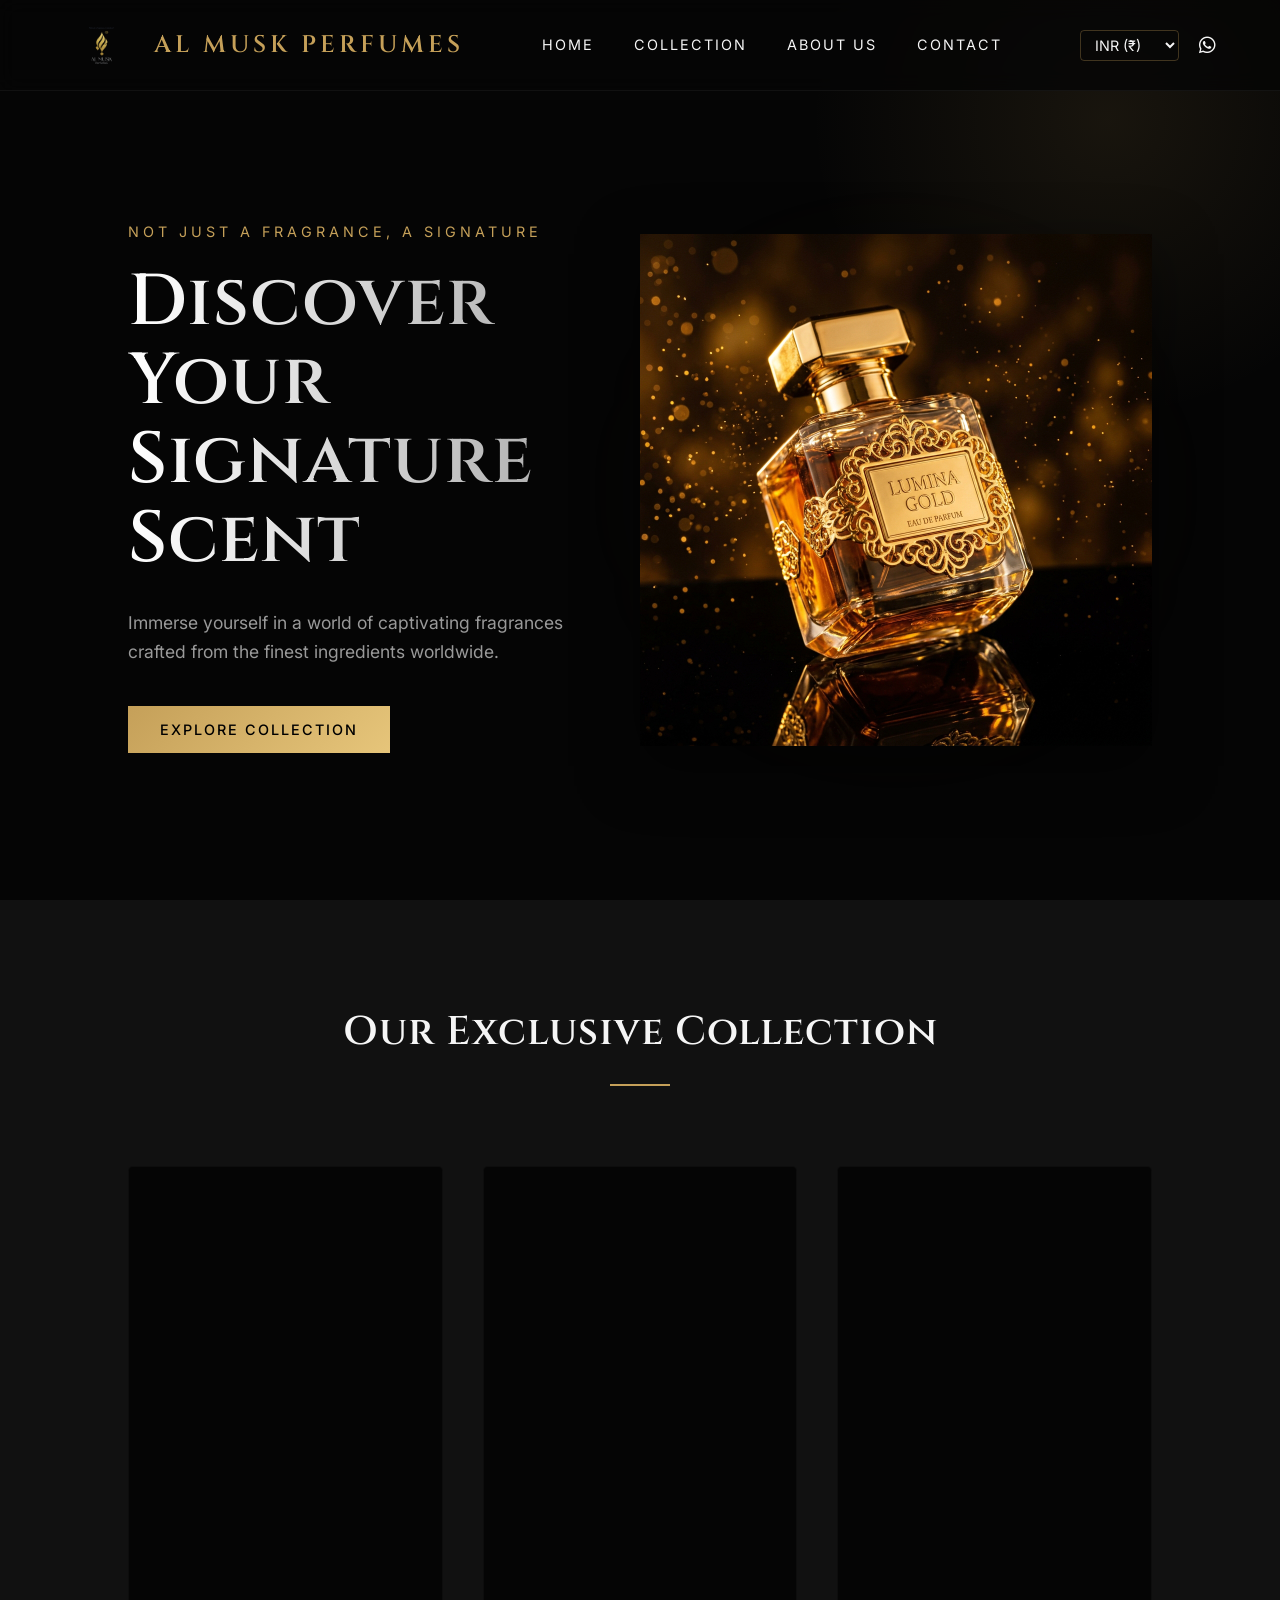
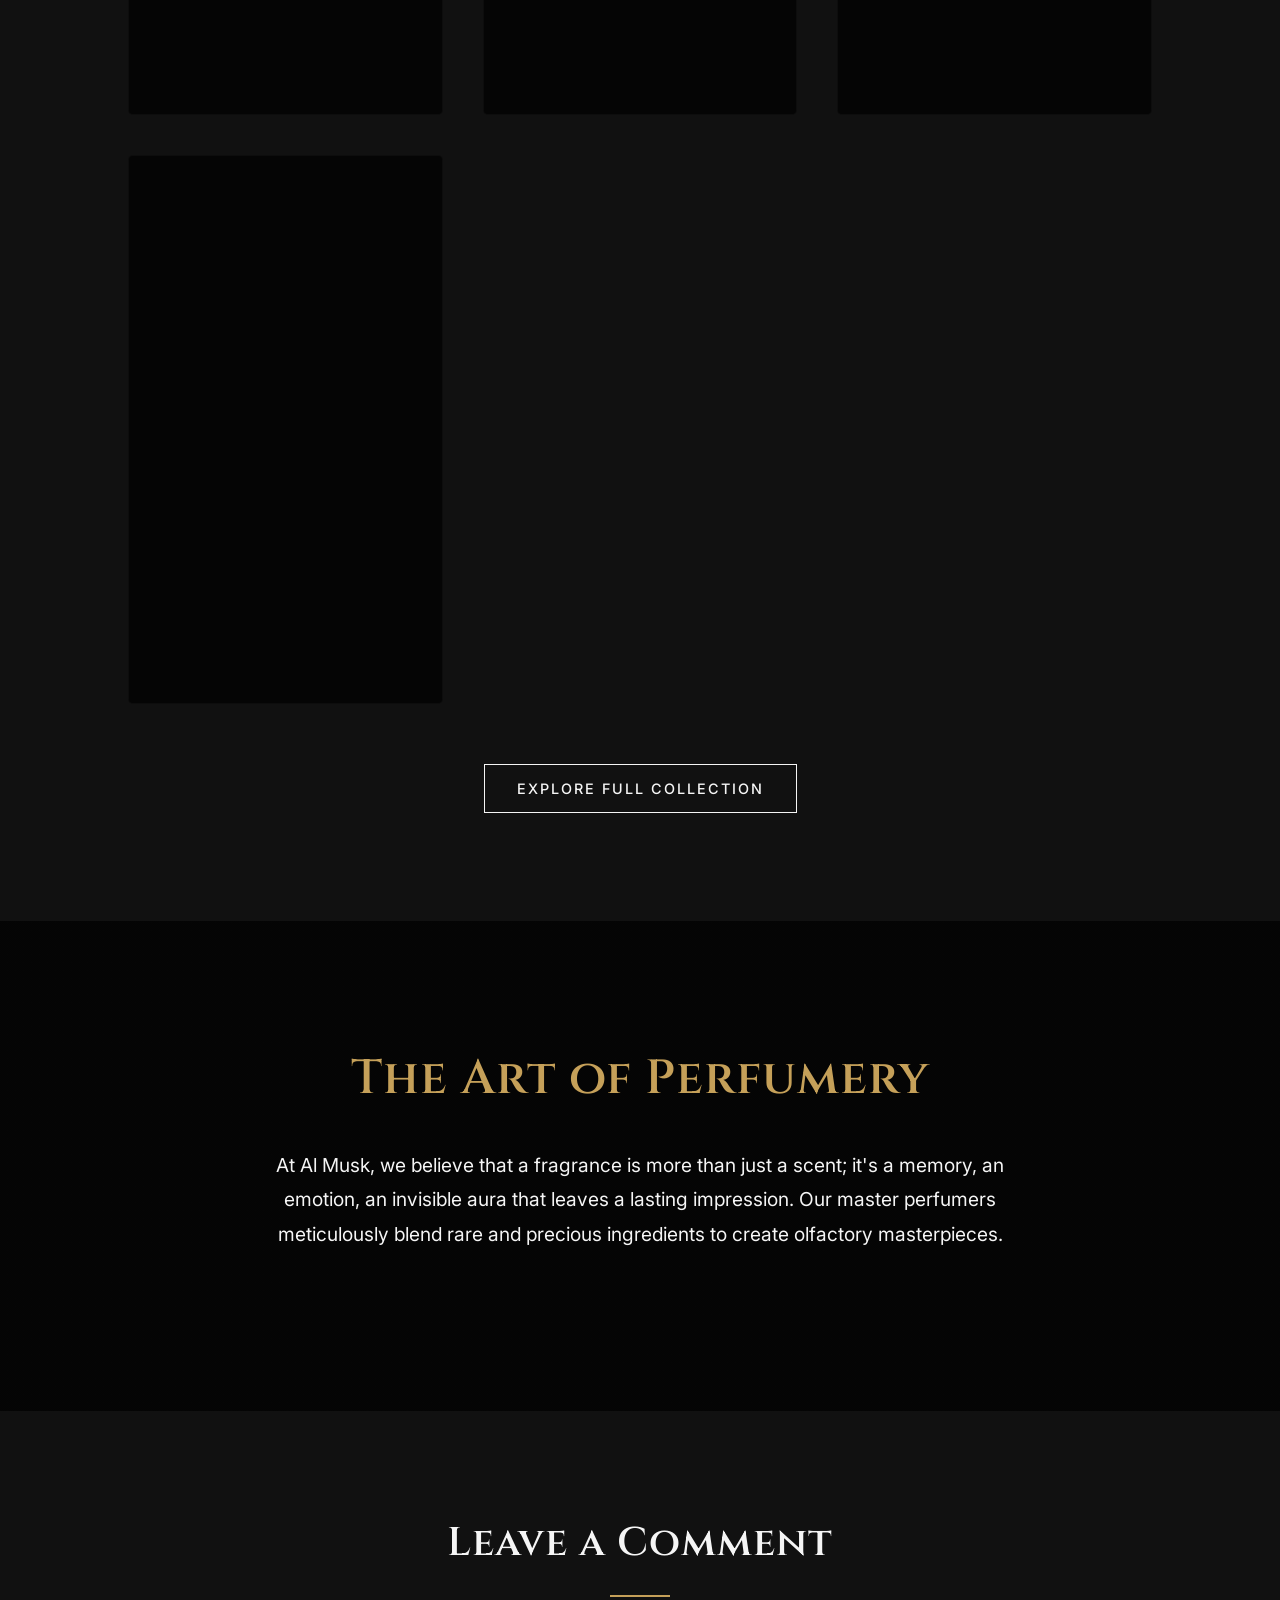
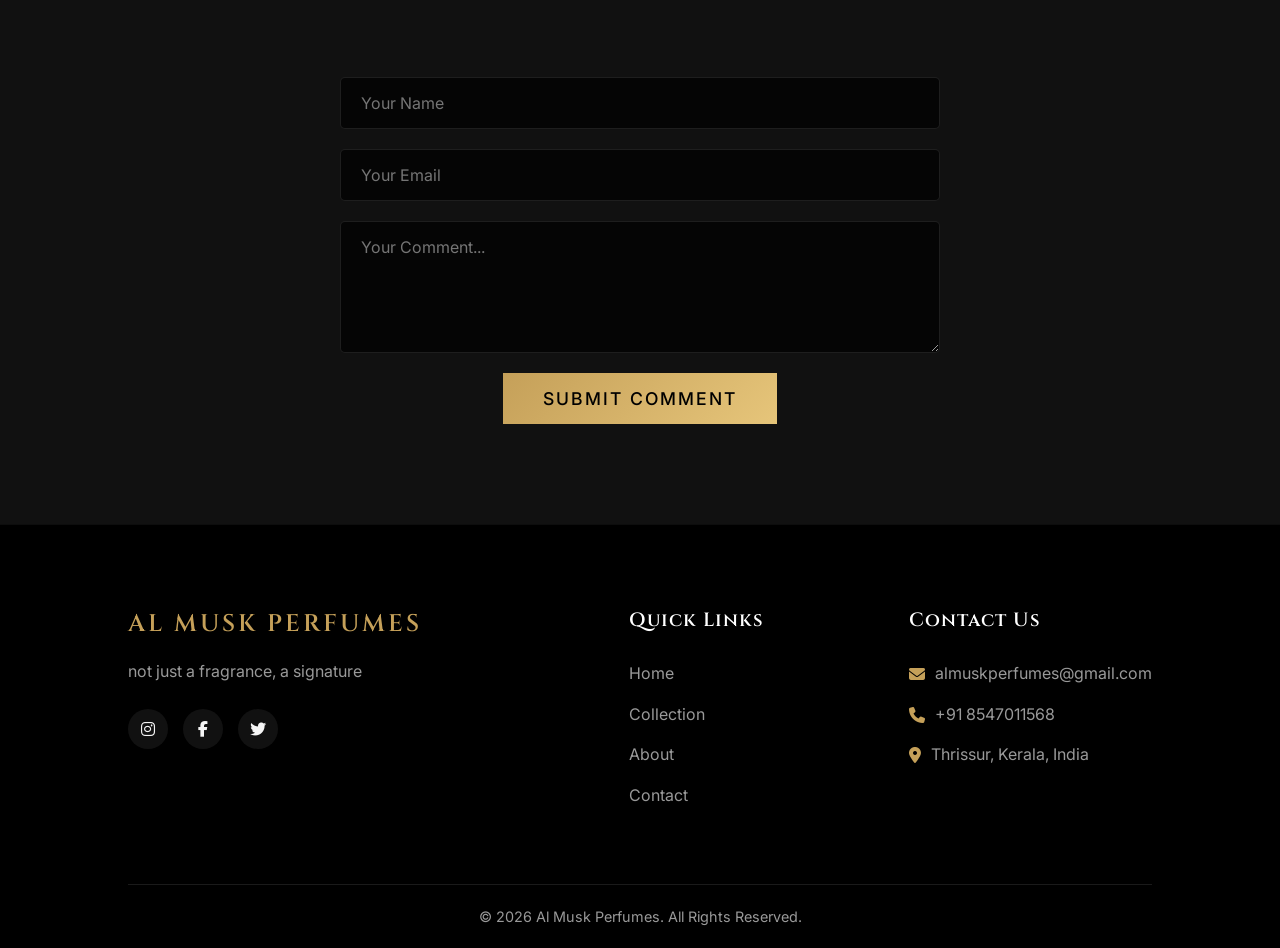
==== index.html @ db3081cb "updated" ====
<!DOCTYPE html>
<html lang="en">

<head>
    <meta charset="UTF-8">
    <meta name="viewport" content="width=device-width, initial-scale=1.0">
    <title>Al Musk Perfumes | not just a fragrance, a signature</title>
    <meta name="description"
        content="Discover the essence of luxury with Al Musk Perfumes. Explore our exclusive collection of premium fragrances.">
    <link rel="stylesheet" href="style.css">
    <link rel="preconnect" href="https://fonts.googleapis.com">
    <link rel="preconnect" href="https://fonts.gstatic.com" crossorigin>
    <link
        href="https://fonts.googleapis.com/css2?family=Cinzel:wght@400;600;700&family=Inter:wght@300;400;500&display=swap"
        rel="stylesheet">
    <link rel="stylesheet" href="https://cdnjs.cloudflare.com/ajax/libs/font-awesome/6.4.0/css/all.min.css">
</head>

<body>
    <!-- Preloader -->
    <div id="preloader">
        <div class="loader-content">
            <img src="assets/almusklogo.png" alt="Al Musk Logo" class="loader-logo">
            <div class="loader-bar"></div>
        </div>
    </div>
    <header class="navbar">
        <div class="logo">
            <img src="assets/almusklogo.png" alt="Al Musk Perfumes Logo" class="nav-logo">
            <h1>AL MUSK PERFUMES</h1>
        </div>
        <nav>
            <ul class="nav-links">
                <li><a href="#home">Home</a></li>
                <li><a href="#collection">Collection</a></li>
                <li><a href="#about">About Us</a></li>
                <li><a href="#contact">Contact</a></li>
            </ul>
        </nav>
        <div class="nav-icons">
            <select id="currency-selector" class="currency-selector">
                <option value="INR">INR (₹)</option>
                <option value="USD">USD ($)</option>
                <option value="AED">AED (د.إ)</option>
                <option value="EUR">EUR (€)</option>
            </select>
            <a href="https://wa.me/8547011568" target="_blank" class="whatsapp-nav-icon" title="Chat on WhatsApp"><i
                    class="fa-brands fa-whatsapp"></i></a>
            <div class="hamburger">
                <div class="line"></div>
                <div class="line"></div>
                <div class="line"></div>
            </div>
        </div>
    </header>

    <main>
        <section id="home" class="hero">
            <div class="hero-content">
                <span class="subtitle">not just a fragrance, a signature</span>
                <h2>Discover Your Signature Scent</h2>
                <p>Immerse yourself in a world of captivating fragrances crafted from the finest ingredients worldwide.
                </p>
                <a href="#collection" class="btn primary-btn">Explore Collection</a>
            </div>
            <div class="hero-image">
                <img src="assets/hero_perfume.png" alt="Luxury Perfume Bottle">
                <div class="glow-effect"></div>
            </div>
        </section>

        <section id="collection" class="products">
            <div class="section-header">
                <h2>Our Exclusive Collection</h2>
                <div class="divider"></div>
            </div>

            <div id="product-grid" class="product-grid" data-limit="4">
                <!-- Products will be dynamically loaded here from data.json -->
            </div>

            <div style="text-align: center; margin-top: 60px;">
                <a href="products.html" class="btn outline-btn">Explore Full Collection</a>
            </div>
        </section>

        <section id="about" class="about">
            <div class="about-content">
                <h2>The Art of Perfumery</h2>
                <p>At Al Musk, we believe that a fragrance is more than just a scent; it's a memory, an emotion, an
                    invisible aura that leaves a lasting impression. Our master perfumers meticulously blend rare and
                    precious ingredients to create olfactory masterpieces.</p>
            </div>
        </section>

        <section id="feedback" class="feedback">
            <div class="feedback-content">
                <div class="section-header">
                    <h2>Leave a Comment</h2>
                    <div class="divider"></div>
                </div>
                <form id="feedback-form" action="https://formspree.io/f/xkoyqqbz" method="POST" class="comment-form">
                    <input type="text" name="name" placeholder="Your Name" required>
                    <input type="email" name="email" placeholder="Your Email" required>
                    <textarea name="message" placeholder="Your Comment..." rows="5" required></textarea>
                    <button type="submit" id="feedback-submit-btn" class="btn primary-btn">Submit Comment</button>
                </form>
            </div>
        </section>

        <!-- Product Modal -->
        <div class="modal" id="productModal">
            <div class="modal-content">
                <span class="close-modal">&times;</span>
                <div class="modal-body">
                    <div class="modal-image">
                        <img src="" alt="Product Image" id="modalImg">
                    </div>
                    <div class="modal-details">
                        <h2 id="modalTitle">Product Title</h2>
                        <p class="notes" id="modalNotes">Notes</p>
                        <p class="price" id="modalPrice">$0.00</p>
                        <div class="divider" style="margin: 15px 0; width: 40px;"></div>
                        <p class="description" id="modalDesc">Description goes here.</p>
                        <a href="#" id="modalOrderBtn" target="_blank" class="btn primary-btn whatsapp-btn"><i
                                class="fa-brands fa-whatsapp"></i> Order Now</a>
                    </div>
                </div>
            </div>
        </div>
    </main>

    <footer id="contact">
        <div class="footer-content">
            <div class="footer-brand">
                <h2>AL MUSK PERFUMES</h2>
                <p>not just a fragrance, a signature</p>
                <div class="social-links">
                    <a href="#"><i class="fa-brands fa-instagram"></i></a>
                    <a href="#"><i class="fa-brands fa-facebook-f"></i></a>
                    <a href="#"><i class="fa-brands fa-twitter"></i></a>
                </div>
            </div>
            <div class="footer-links">
                <h3>Quick Links</h3>
                <ul>
                    <li><a href="#home">Home</a></li>
                    <li><a href="#collection">Collection</a></li>
                    <li><a href="#about">About</a></li>
                    <li><a href="#contact">Contact</a></li>
                </ul>
            </div>
            <div class="footer-contact">
                <h3>Contact Us</h3>
                <p><i class="fa-solid fa-envelope"></i> almuskperfumes@gmail.com</p>
                <p><i class="fa-solid fa-phone"></i> +91 8547011568</p>
                <p><i class="fa-solid fa-location-dot"></i> Thrissur, Kerala, India</p>
            </div>
        </div>
        <div class="footer-bottom">
            <p>&copy; 2026 Al Musk Perfumes. All Rights Reserved.</p>
        </div>
    </footer>

    <script src="script.js"></script>
</body>

</html>
---- style.css ----
:root {
    --bg-color: #050505;
    --surface-color: #111111;
    --primary-gold: #c5a059;
    --secondary-gold: #e6c57a;
    --text-main: #f5f5f5;
    --text-muted: #999999;
    --font-heading: 'Cinzel', serif;
    --font-body: 'Inter', sans-serif;
    --transition: all 0.3s cubic-bezier(0.25, 0.46, 0.45, 0.94);
}

* {
    margin: 0;
    padding: 0;
    box-sizing: border-box;
}

html {
    scroll-behavior: smooth;
}

body {
    background-color: var(--bg-color);
    color: var(--text-main);
    font-family: var(--font-body);
    line-height: 1.6;
    overflow-x: hidden;
}

/* Typography */
h1, h2, h3, h4, h5, h6 {
    font-family: var(--font-heading);
    font-weight: 600;
    letter-spacing: 1px;
}

a {
    text-decoration: none;
    color: var(--text-main);
    transition: var(--transition);
}

ul {
    list-style: none;
}

/* Buttons */
.btn {
    display: inline-block;
    padding: 12px 32px;
    font-family: var(--font-body);
    font-size: 0.9rem;
    font-weight: 500;
    text-transform: uppercase;
    letter-spacing: 2px;
    cursor: pointer;
    transition: var(--transition);
    border: none;
    position: relative;
    overflow: hidden;
}

.primary-btn {
    background: linear-gradient(135deg, var(--primary-gold), var(--secondary-gold));
    color: #000;
}

.primary-btn:hover {
    transform: translateY(-3px);
    box-shadow: 0 10px 20px rgba(197, 160, 89, 0.2);
}

.secondary-btn {
    background: transparent;
    color: var(--primary-gold);
    border: 1px solid var(--primary-gold);
}

.secondary-btn:hover {
    background: var(--primary-gold);
    color: #000;
}

.outline-btn {
    background: transparent;
    color: var(--text-main);
    border: 1px solid var(--text-main);
}

.outline-btn:hover {
    border-color: var(--primary-gold);
    color: var(--primary-gold);
}

/* Navbar */
.navbar {
    position: fixed;
    top: 0;
    width: 100%;
    display: flex;
    justify-content: space-between;
    align-items: center;
    padding: 20px 5%;
    z-index: 1000;
    transition: var(--transition);
    background: rgba(5, 5, 5, 0.8);
    backdrop-filter: blur(10px);
    border-bottom: 1px solid rgba(255, 255, 255, 0.05);
}

.navbar.scrolled {
    padding: 15px 5%;
    background: rgba(5, 5, 5, 0.95);
    box-shadow: 0 5px 20px rgba(0, 0, 0, 0.5);
}

.logo {
    display: flex;
    align-items: center;
    gap: 15px; /* Space between image and text */
}

.logo h1 {
    font-size: 1.5rem; /* Slightly smaller to match the 50px image height nicely */
    color: var(--primary-gold);
    letter-spacing: 4px;
    margin: 0;
}

.nav-logo {
    max-height: 50px; /* Adjust height to fit the navbar nicely */
    width: auto;
    object-fit: contain;
}

.nav-links {
    display: flex;
    gap: 40px;
}

.nav-links a {
    font-size: 0.9rem;
    text-transform: uppercase;
    letter-spacing: 2px;
    position: relative;
}

.nav-links a::after {
    content: '';
    position: absolute;
    bottom: -5px;
    left: 0;
    width: 0;
    height: 1px;
    background: var(--primary-gold);
    transition: var(--transition);
}

.nav-links a:hover::after {
    width: 100%;
}

.nav-links a:hover {
    color: var(--primary-gold);
}

.currency-selector {
    background: transparent;
    color: var(--text-main);
    border: 1px solid rgba(197, 160, 89, 0.3);
    padding: 5px 10px;
    border-radius: 4px;
    font-family: var(--font-body);
    font-size: 0.9rem;
    cursor: pointer;
    outline: none;
    transition: var(--transition);
}

.currency-selector:hover, .currency-selector:focus {
    border-color: var(--primary-gold);
}

.currency-selector option {
    background: #050505; /* Match theme background */
    color: var(--text-main);
}

.nav-icons {
    display: flex;
    gap: 20px;
    align-items: center;
    font-size: 1.2rem;
}

.nav-icons i {
    cursor: pointer;
    transition: var(--transition);
}

.nav-icons a {
    color: var(--text-main);
}

.nav-icons i:hover,
.nav-icons a:hover i {
    color: #25D366; /* WhatsApp green */
}

.hamburger {
    display: none;
    flex-direction: column;
    gap: 5px;
    cursor: pointer;
}

.hamburger .line {
    width: 25px;
    height: 2px;
    background: var(--text-main);
    transition: var(--transition);
}

/* Hero Section */
.hero {
    min-height: 100vh;
    display: flex;
    align-items: center;
    justify-content: space-between;
    padding: 0 10%;
    padding-top: 80px;
    position: relative;
    overflow: hidden;
}

.hero::before {
    content: '';
    position: absolute;
    top: -20%;
    right: -10%;
    width: 600px;
    height: 600px;
    background: radial-gradient(circle, rgba(197, 160, 89, 0.1) 0%, rgba(5, 5, 5, 0) 70%);
    border-radius: 50%;
    z-index: -1;
}

.hero-content {
    flex: 1;
    max-width: 600px;
    animation: fadeUp 1s ease forwards;
}

.hero-content .subtitle {
    display: block;
    color: var(--primary-gold);
    text-transform: uppercase;
    letter-spacing: 4px;
    margin-bottom: 20px;
    font-size: 0.9rem;
}

.hero-content h2 {
    font-size: 4.5rem;
    line-height: 1.1;
    margin-bottom: 30px;
    background: linear-gradient(to right, #fff, #a0a0a0);
    -webkit-background-clip: text;
    background-clip: text;
    -webkit-text-fill-color: transparent;
}

.hero-content p {
    color: var(--text-muted);
    font-size: 1.1rem;
    margin-bottom: 40px;
    max-width: 450px;
}

.hero-image {
    flex: 1;
    display: flex;
    justify-content: center;
    align-items: center;
    position: relative;
    animation: float 6s ease-in-out infinite;
}

.hero-image img {
    max-width: 100%;
    height: auto;
    object-fit: contain;
    max-height: 80vh;
    filter: drop-shadow(0 20px 30px rgba(0, 0, 0, 0.5));
}

.glow-effect {
    position: absolute;
    width: 300px;
    height: 300px;
    background: rgba(197, 160, 89, 0.15);
    filter: blur(80px);
    border-radius: 50%;
    z-index: -1;
}

/* Products Section */
.products {
    padding: 100px 10%;
    background-color: var(--surface-color);
}

.section-header {
    text-align: center;
    margin-bottom: 80px;
}

.section-header h2 {
    font-size: 2.5rem;
    margin-bottom: 20px;
}

.divider {
    width: 60px;
    height: 2px;
    background: var(--primary-gold);
    margin: 0 auto;
}

.product-grid {
    display: grid;
    grid-template-columns: repeat(auto-fit, minmax(300px, 1fr));
    gap: 40px;
}

.product-card {
    background: var(--bg-color);
    padding: 30px;
    border-radius: 5px;
    transition: var(--transition);
    border: 1px solid rgba(255, 255, 255, 0.03);
    position: relative;
}

.product-card:hover {
    transform: translateY(-10px);
    border-color: rgba(197, 160, 89, 0.3);
    box-shadow: 0 20px 40px rgba(0, 0, 0, 0.4);
}

.product-img-wrapper {
    position: relative;
    width: 100%;
    height: 350px;
    display: flex;
    justify-content: center;
    align-items: center;
    margin-bottom: 20px;
    overflow: hidden;
}

.product-img-wrapper img {
    max-width: 100%;
    max-height: 100%;
    object-fit: contain;
    transition: transform 0.5s ease;
}

.product-card:hover .product-img-wrapper img {
    transform: scale(1.05);
}

.overlay {
    position: absolute;
    top: 0;
    left: 0;
    width: 100%;
    height: 100%;
    background: rgba(0, 0, 0, 0.6);
    display: flex;
    justify-content: center;
    align-items: center;
    opacity: 0;
    transition: var(--transition);
}

.product-card:hover .overlay {
    opacity: 1;
}

.product-info {
    text-align: center;
}

.product-info h3 {
    font-size: 1.5rem;
    margin-bottom: 10px;
}

.product-info .notes {
    color: var(--text-muted);
    font-size: 0.9rem;
    margin-bottom: 15px;
}

.product-info .price {
    color: var(--primary-gold);
    font-weight: 600;
    font-size: 1.2rem;
    font-family: var(--font-heading);
}

/* About Section */
.about {
    padding: 120px 10%;
    text-align: center;
    background: linear-gradient(rgba(5, 5, 5, 0.9), rgba(5, 5, 5, 0.9)), url('assets/hero_perfume.png') center/cover fixed;
}

.about-content {
    max-width: 800px;
    margin: 0 auto;
}

.about-content h2 {
    font-size: 3rem;
    margin-bottom: 30px;
    color: var(--primary-gold);
}

.about-content p {
    font-size: 1.2rem;
    color: var(--text-main);
    margin-bottom: 40px;
    line-height: 1.8;
}
/* Feedback Section */
.feedback {
    padding: 100px 10%;
    background-color: var(--surface-color);
}

.feedback-content {
    max-width: 600px;
    margin: 0 auto;
    text-align: center;
}

.comment-form {
    display: flex;
    flex-direction: column;
    gap: 20px;
    margin-top: 40px;
}

.comment-form input,
.comment-form textarea {
    width: 100%;
    padding: 15px 20px;
    background-color: var(--bg-color);
    border: 1px solid rgba(255, 255, 255, 0.1);
    border-radius: 5px;
    color: var(--text-main);
    font-family: var(--font-body);
    font-size: 1rem;
    transition: var(--transition);
}

.comment-form input:focus,
.comment-form textarea:focus {
    outline: none;
    border-color: var(--primary-gold);
    box-shadow: 0 0 10px rgba(197, 160, 89, 0.2);
}

.comment-form textarea {
    resize: vertical;
}

.comment-form button {
    align-self: center;
    padding: 15px 40px;
    font-size: 1.1rem;
    cursor: pointer;
}

/* Footer */
footer {
    background-color: #000;
    padding: 80px 10% 20px;
    border-top: 1px solid rgba(255, 255, 255, 0.05);
}

.footer-content {
    display: grid;
    grid-template-columns: 2fr 1fr 1fr;
    gap: 60px;
    margin-bottom: 60px;
}

.footer-brand h2 {
    color: var(--primary-gold);
    letter-spacing: 3px;
    margin-bottom: 15px;
}

.footer-brand p {
    color: var(--text-muted);
    margin-bottom: 25px;
}

.social-links {
    display: flex;
    gap: 15px;
}

.social-links a {
    display: flex;
    justify-content: center;
    align-items: center;
    width: 40px;
    height: 40px;
    border-radius: 50%;
    background: var(--surface-color);
    color: var(--text-main);
}

.social-links a:hover {
    background: var(--primary-gold);
    color: #000;
}

.footer-links h3, .footer-contact h3 {
    font-size: 1.2rem;
    margin-bottom: 25px;
    color: #fff;
}

.footer-links ul li {
    margin-bottom: 15px;
}

.footer-links ul li a {
    color: var(--text-muted);
}

.footer-links ul li a:hover {
    color: var(--primary-gold);
    padding-left: 5px;
}

.footer-contact p {
    color: var(--text-muted);
    margin-bottom: 15px;
    display: flex;
    align-items: center;
    gap: 10px;
}

.footer-contact i {
    color: var(--primary-gold);
}

.footer-bottom {
    text-align: center;
    padding-top: 20px;
    border-top: 1px solid rgba(255, 255, 255, 0.1);
    color: var(--text-muted);
    font-size: 0.9rem;
}

/* Animations */
@keyframes fadeUp {
    from {
        opacity: 0;
        transform: translateY(30px);
    }
    to {
        opacity: 1;
        transform: translateY(0);
    }
}

@keyframes float {
    0% { transform: translateY(0px); }
    50% { transform: translateY(-15px); }
    100% { transform: translateY(0px); }
}

/* Responsive */
@media (max-width: 992px) {
    .nav-links {
        position: fixed;
        top: 0;
        right: -100%;
        width: 100%;
        height: 100vh;
        background: var(--bg-color);
        flex-direction: column;
        justify-content: center;
        align-items: center;
        transition: 0.5s ease;
    }
    
    .nav-links.active {
        right: 0;
    }
    
    .hamburger {
        display: flex;
        z-index: 1001;
    }
    
    .hamburger.active .line:nth-child(1) {
        transform: translateY(7px) rotate(45deg);
    }
    
    .hamburger.active .line:nth-child(2) {
        opacity: 0;
    }
    
    .hamburger.active .line:nth-child(3) {
        transform: translateY(-7px) rotate(-45deg);
    }

    .hero {
        flex-direction: column;
        text-align: center;
        padding-top: 120px;
    }
    
    .hero-content {
        margin-bottom: 50px;
    }
    
    .hero-content h2 {
        font-size: 3.5rem;
    }
    
    .hero-content p {
        margin: 0 auto 40px;
    }
    
    .footer-content {
        grid-template-columns: 1fr 1fr;
    }
}

@media (max-width: 768px) {
    .hero-content h2 {
        font-size: 2.5rem;
    }
    
    .footer-content {
        grid-template-columns: 1fr;
    }
}

/* Preloader Styles */
#preloader {
    position: fixed;
    top: 0;
    left: 0;
    width: 100%;
    height: 100%;
    background-color: var(--bg-color);
    z-index: 9999;
    display: flex;
    justify-content: center;
    align-items: center;
    transition: opacity 0.8s ease, visibility 0.8s ease;
}

.loader-content {
    text-align: center;
}

.loader-logo {
    max-width: 200px;
    height: auto;
    margin-bottom: 30px;
    animation: pulse 2s infinite ease-in-out;
}

.loader-bar {
    width: 0;
    height: 2px;
    background: linear-gradient(90deg, transparent, var(--primary-gold), transparent);
    animation: loadBar 1.5s ease forwards;
}

@keyframes loadBar {
    0% { width: 0; opacity: 0; }
    50% { opacity: 1; }
    100% { width: 200px; opacity: 0; }
}

@keyframes pulse {
    0%, 100% { opacity: 1; transform: scale(1); }
    50% { opacity: 0.6; transform: scale(0.98); }
}

/* 3D Tilt Effect Utilities */
.product-card {
    transform-style: preserve-3d;
    perspective: 1000px;
    /* transition removed on hover to allow JS control */
}

.product-img-wrapper {
    transform: translateZ(30px);
}

.product-info {
    transform: translateZ(20px);
}

/* Dedicated Product Page Styles */
.product-page {
    padding: 150px 10% 100px;
    min-height: 100vh;
}

.product-container {
    display: flex;
    flex-wrap: wrap;
    gap: 60px;
    max-width: 1200px;
    margin: 0 auto;
}

.product-gallery {
    flex: 1;
    min-width: 300px;
    display: flex;
    justify-content: center;
    align-items: center;
    background: radial-gradient(circle, rgba(197, 160, 89, 0.05) 0%, transparent 70%);
    padding: 40px;
    border-radius: 10px;
}

.product-gallery img {
    max-width: 100%;
    max-height: 500px;
    object-fit: contain;
    filter: drop-shadow(0 20px 40px rgba(0,0,0,0.6));
    animation: float 6s ease-in-out infinite;
}

.product-details {
    flex: 1;
    min-width: 300px;
    display: flex;
    flex-direction: column;
    justify-content: center;
}

.product-details h1 {
    font-size: 3rem;
    color: var(--primary-gold);
    margin-bottom: 10px;
}

.product-details .price {
    font-size: 2rem;
    font-family: var(--font-heading);
    color: #fff;
    margin-bottom: 20px;
}

.product-details .description {
    color: var(--text-main);
    line-height: 1.8;
    font-size: 1.1rem;
    margin-bottom: 40px;
}

.scent-pyramid {
    background-color: var(--surface-color);
    padding: 30px;
    border-radius: 8px;
    border: 1px solid rgba(255, 255, 255, 0.05);
    margin-bottom: 40px;
}

.scent-pyramid h3 {
    color: var(--secondary-gold);
    margin-bottom: 20px;
    font-size: 1.3rem;
}

.scent-pyramid ul li {
    margin-bottom: 15px;
    color: var(--text-muted);
}

.scent-pyramid ul li strong {
    color: var(--text-main);
    display: inline-block;
    width: 120px;
}

.product-details .actions {
    display: flex;
    gap: 20px;
    flex-wrap: wrap;
}

.whatsapp-btn {
    background: #25D366; /* WhatsApp brand color */
    color: white;
    display: inline-flex;
    align-items: center;
    justify-content: center;
    gap: 10px;
    font-weight: 600;
}

.whatsapp-btn:hover {
    background: #128C7E;
    color: white;
}

@media (max-width: 768px) {
    .product-page {
        padding-top: 120px;
    }
    .product-details h1 {
        font-size: 2.2rem;
    }
}

/* Modal Styles */
.modal {
    display: none;
    position: fixed;
    z-index: 2000;
    left: 0;
    top: 0;
    width: 100%;
    height: 100%;
    background-color: rgba(0, 0, 0, 0.8);
    backdrop-filter: blur(5px);
    opacity: 0;
    transition: opacity 0.3s ease;
}

.modal.show {
    display: flex;
    justify-content: center;
    align-items: center;
    opacity: 1;
}

.modal-content {
    background-color: var(--surface-color);
    border: 1px solid rgba(197, 160, 89, 0.3);
    border-radius: 10px;
    width: 90%;
    max-width: 900px;
    position: relative;
    transform: translateY(-50px);
    transition: transform 0.4s cubic-bezier(0.25, 0.46, 0.45, 0.94);
    overflow: hidden;
    box-shadow: 0 25px 50px rgba(0,0,0,0.5);
}

.modal.show .modal-content {
    transform: translateY(0);
}

.close-modal {
    position: absolute;
    top: 15px;
    right: 20px;
    color: var(--text-muted);
    font-size: 28px;
    font-weight: bold;
    cursor: pointer;
    z-index: 10;
    transition: var(--transition);
}

.close-modal:hover {
    color: var(--primary-gold);
}

.modal-body {
    display: flex;
    flex-wrap: wrap;
}

.modal-image {
    flex: 1;
    min-width: 300px;
    background-color: var(--bg-color);
    padding: 40px;
    display: flex;
    justify-content: center;
    align-items: center;
}

.modal-image img {
    max-width: 100%;
    max-height: 400px;
    object-fit: contain;
    filter: drop-shadow(0 10px 20px rgba(0,0,0,0.5));
}

.modal-details {
    flex: 1;
    min-width: 300px;
    padding: 50px 40px;
    display: flex;
    flex-direction: column;
    justify-content: center;
}

.modal-details h2 {
    font-size: 2.2rem;
    color: var(--primary-gold);
    margin-bottom: 10px;
}

.modal-details .notes {
    color: var(--text-muted);
    font-style: italic;
    margin-bottom: 20px;
}

.modal-details .price {
    font-size: 1.8rem;
    font-family: var(--font-heading);
    color: #fff;
    margin-bottom: 20px;
}

.modal-details .description {
    color: var(--text-main);
    line-height: 1.8;
    margin-bottom: 30px;
}

@media (max-width: 768px) {
    .modal-details {
        padding: 30px 20px;
    }
    .modal-image {
        padding: 20px;
    }
    .modal-image img {
        max-height: 250px;
    }
}
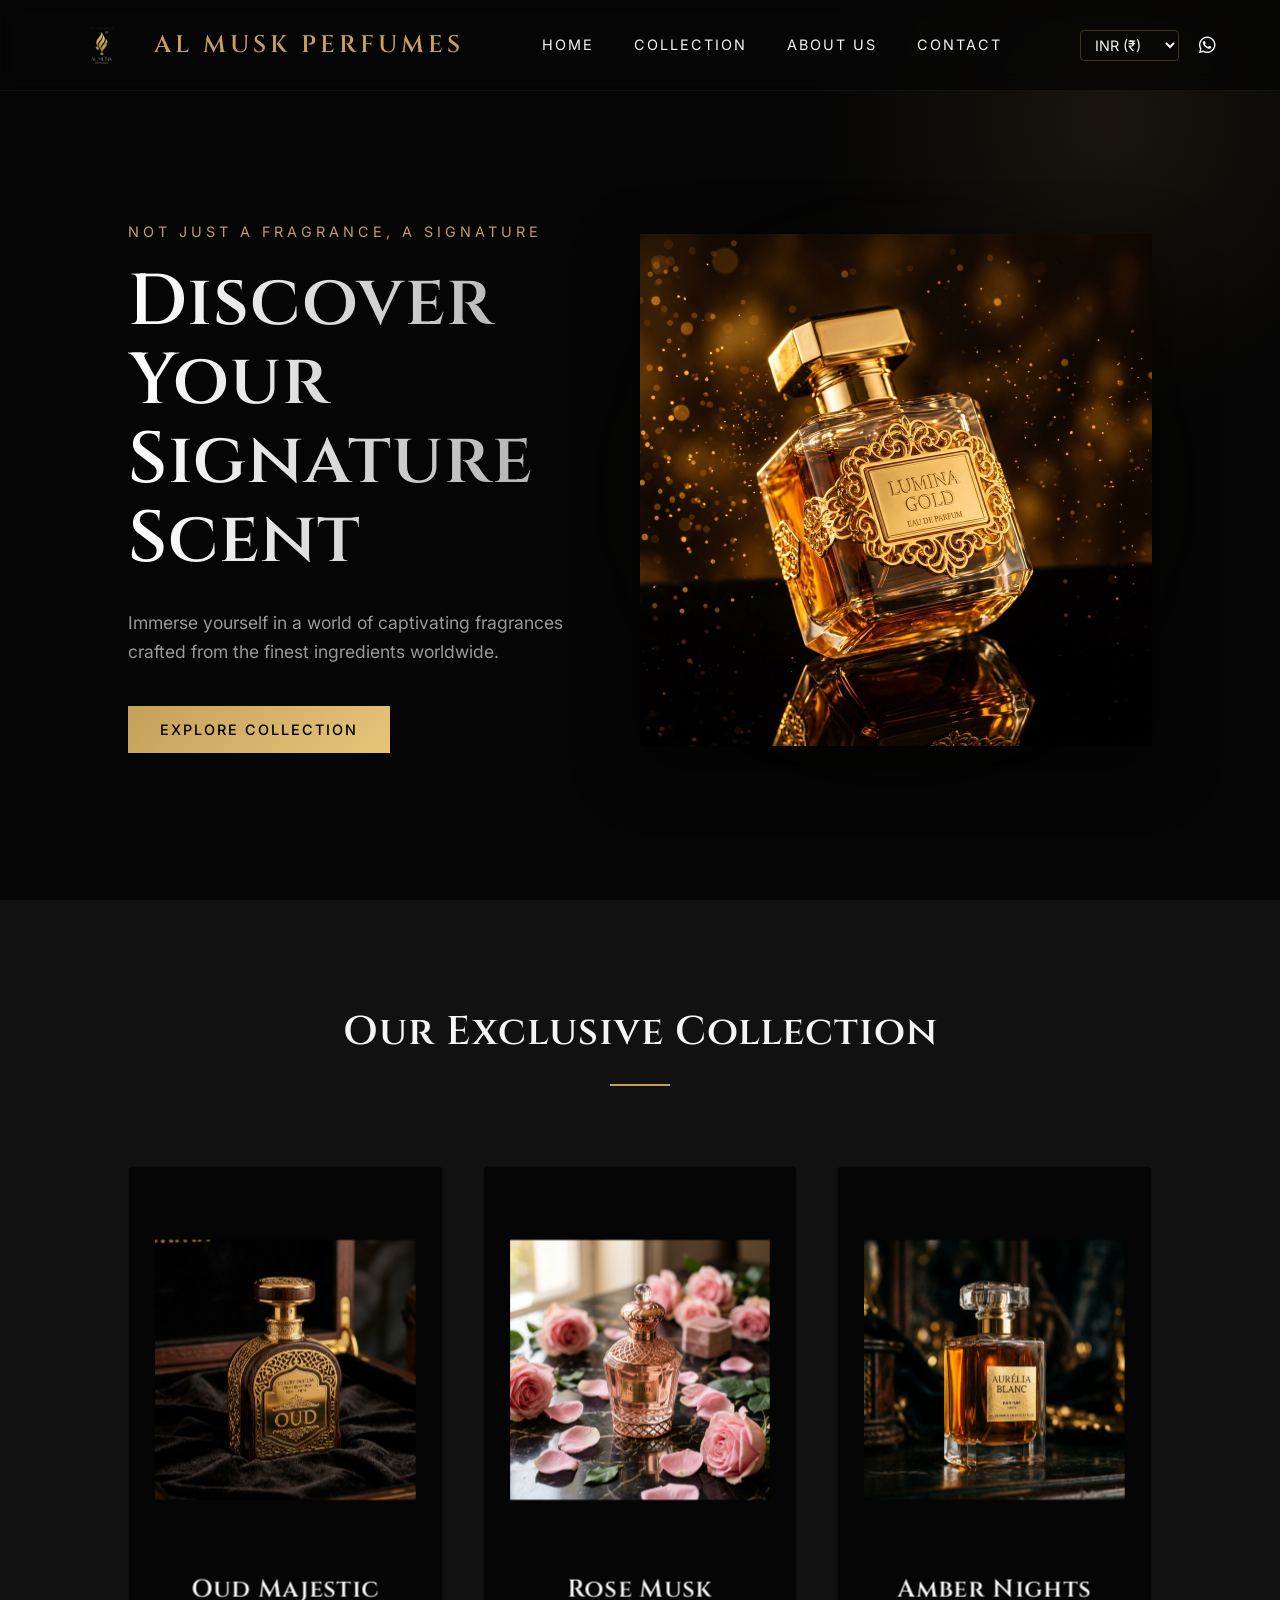
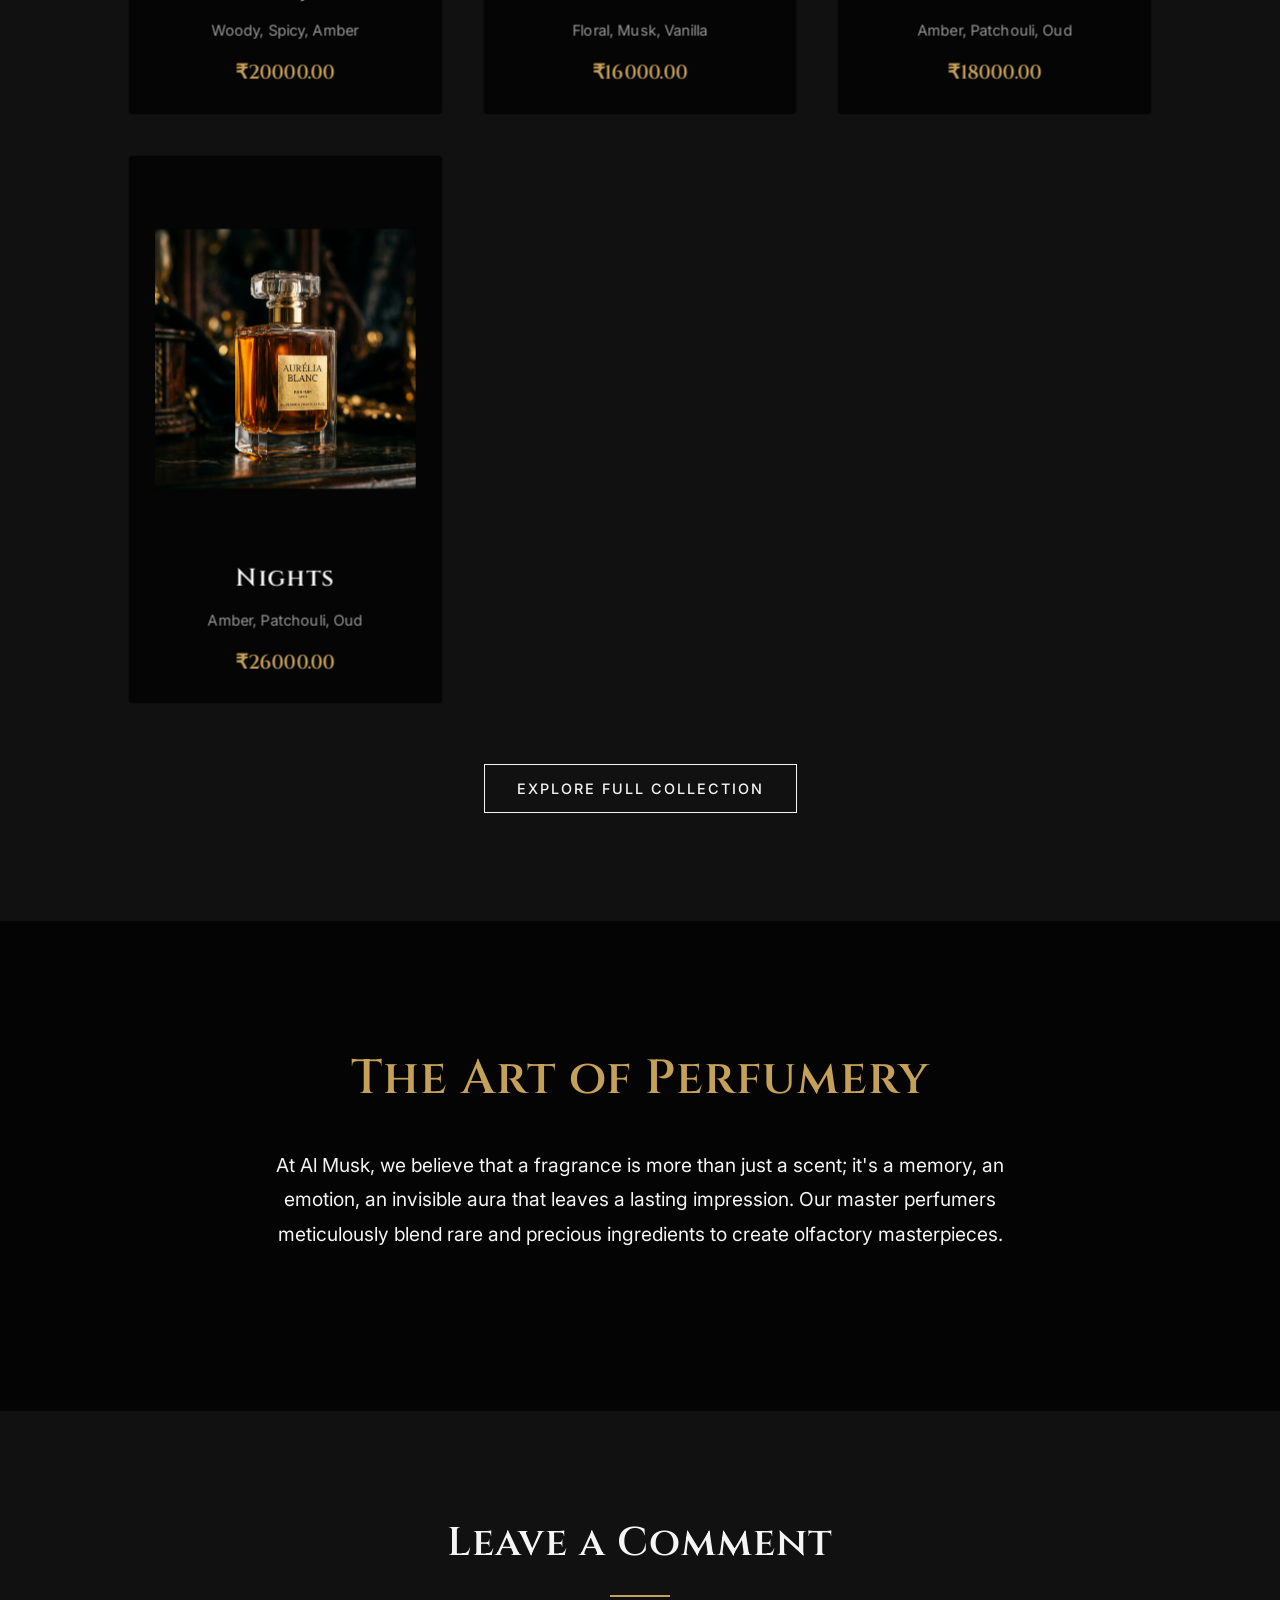
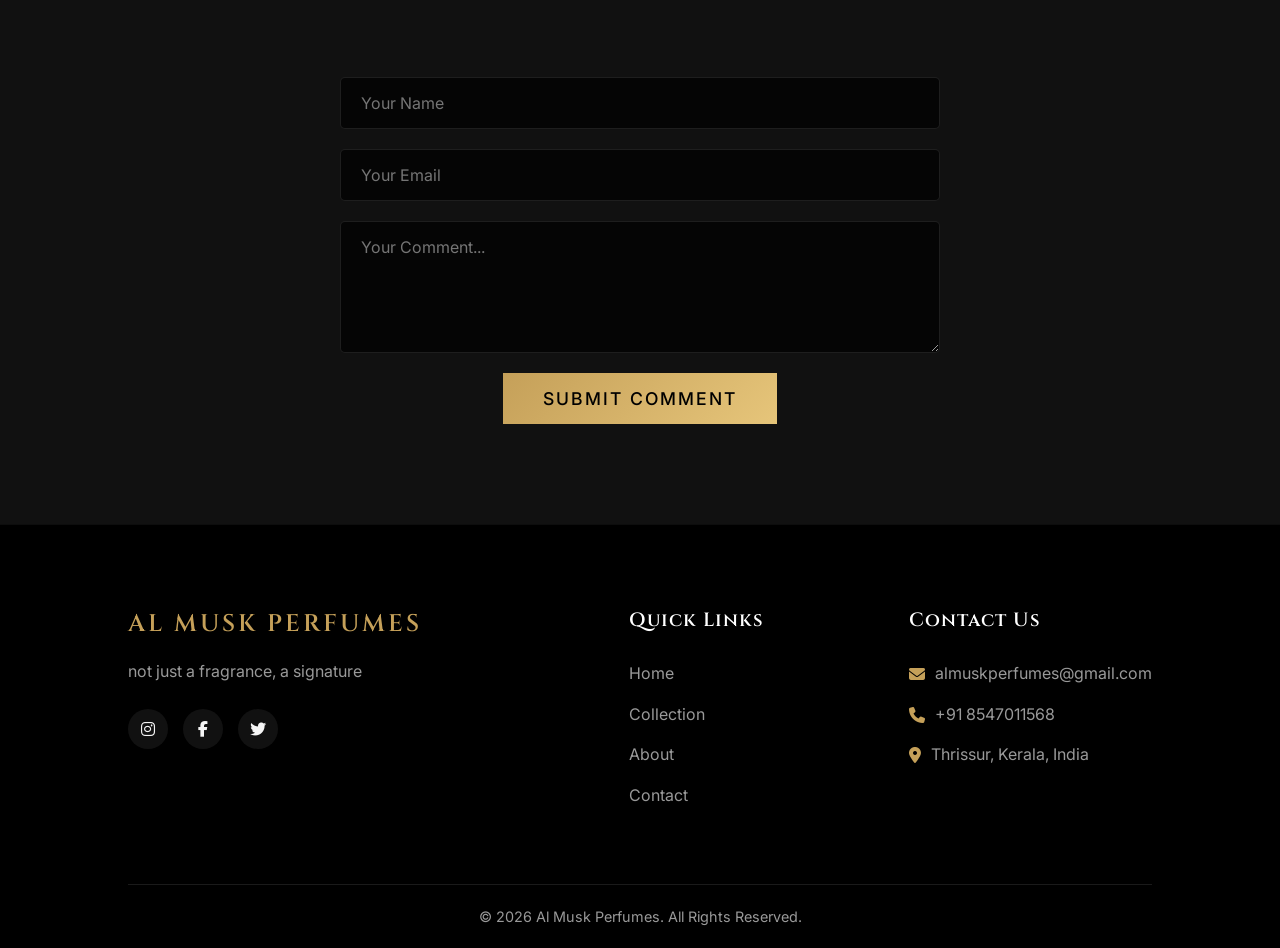
==== commit 81721e84: "updated" ====
--- a/index.html
+++ b/index.html
@@ -14,6 +14,7 @@
         href="https://fonts.googleapis.com/css2?family=Cinzel:wght@400;600;700&family=Inter:wght@300;400;500&display=swap"
         rel="stylesheet">
     <link rel="stylesheet" href="https://cdnjs.cloudflare.com/ajax/libs/font-awesome/6.4.0/css/all.min.css">
+    <link rel="icon" type="image/png" href="assets/almusklogo.png">
 </head>
 
 <body>
@@ -64,7 +65,7 @@
                 <a href="#collection" class="btn primary-btn">Explore Collection</a>
             </div>
             <div class="hero-image">
-                <img src="assets/hero_perfume.png" alt="Luxury Perfume Bottle">
+                <img src="assets/hero_perfume.png" alt="Luxury Perfume Bottle" loading="lazy">
                 <div class="glow-effect"></div>
             </div>
         </section>
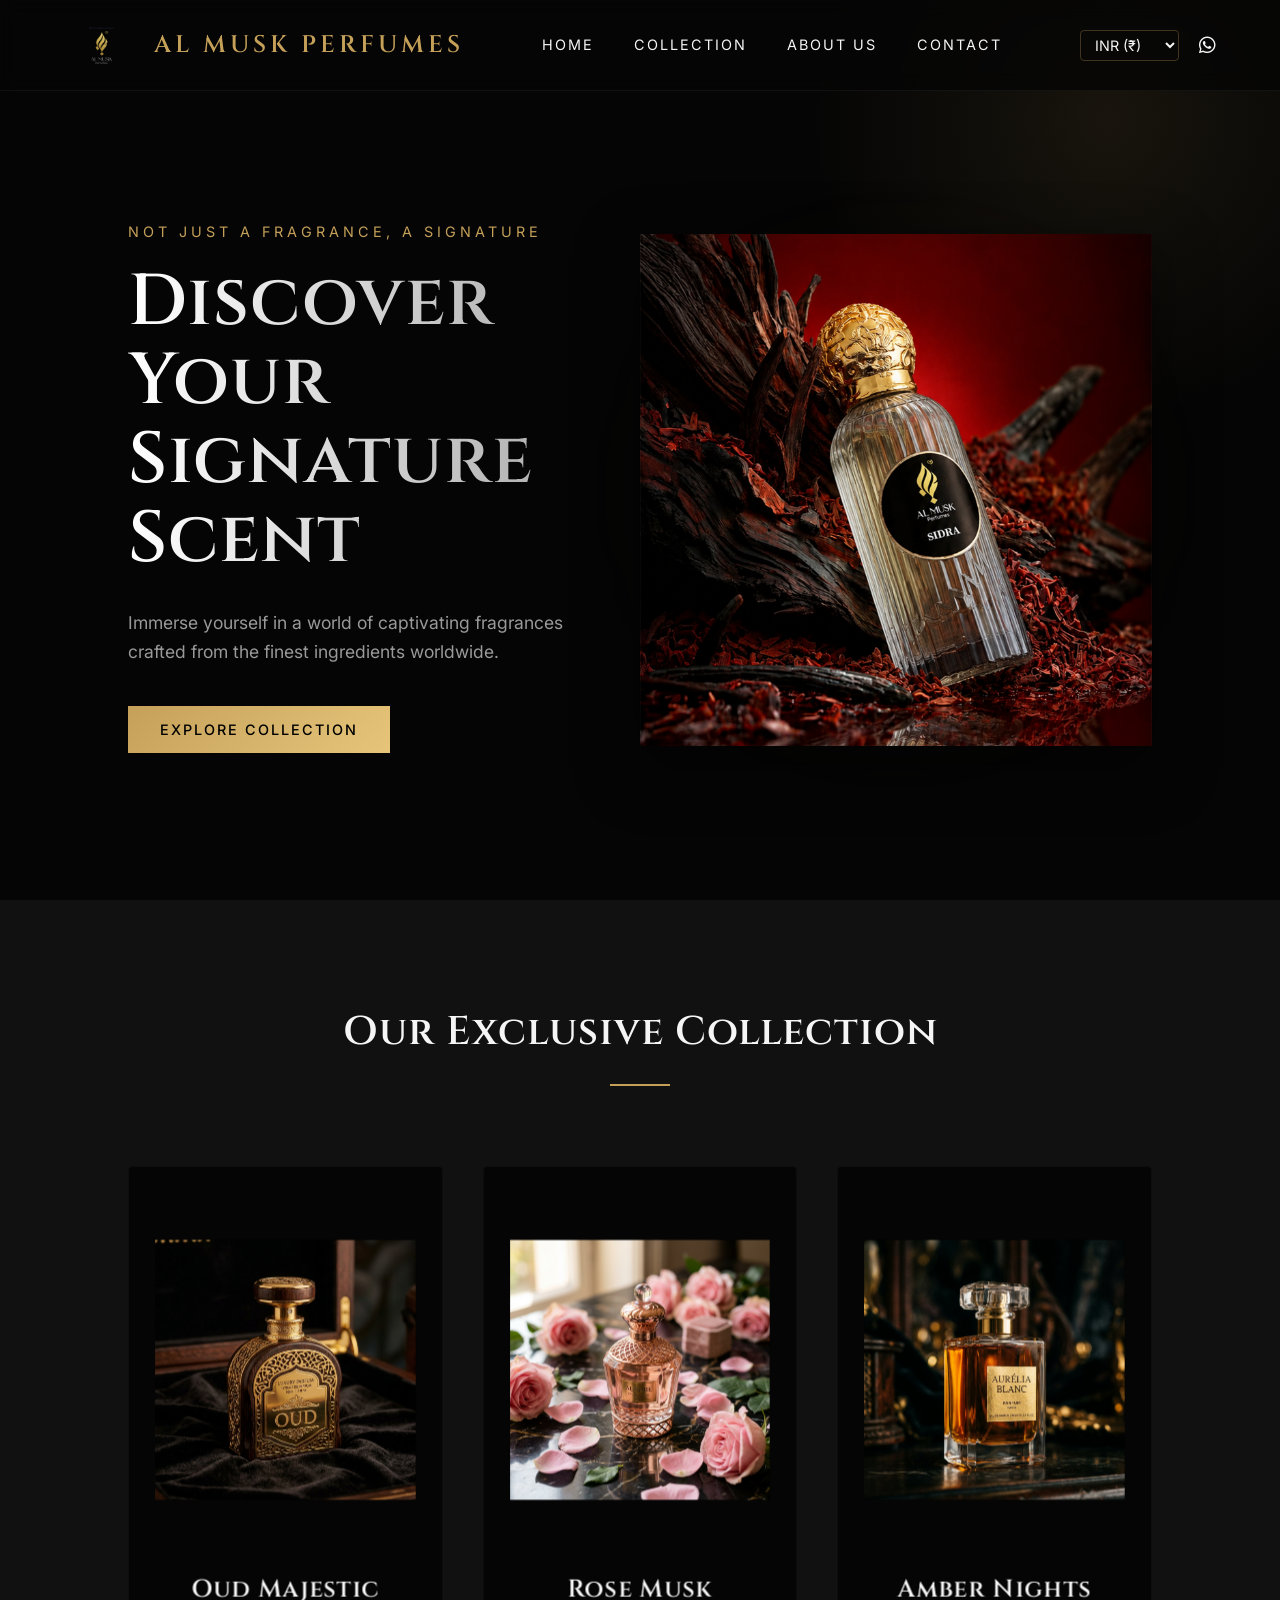
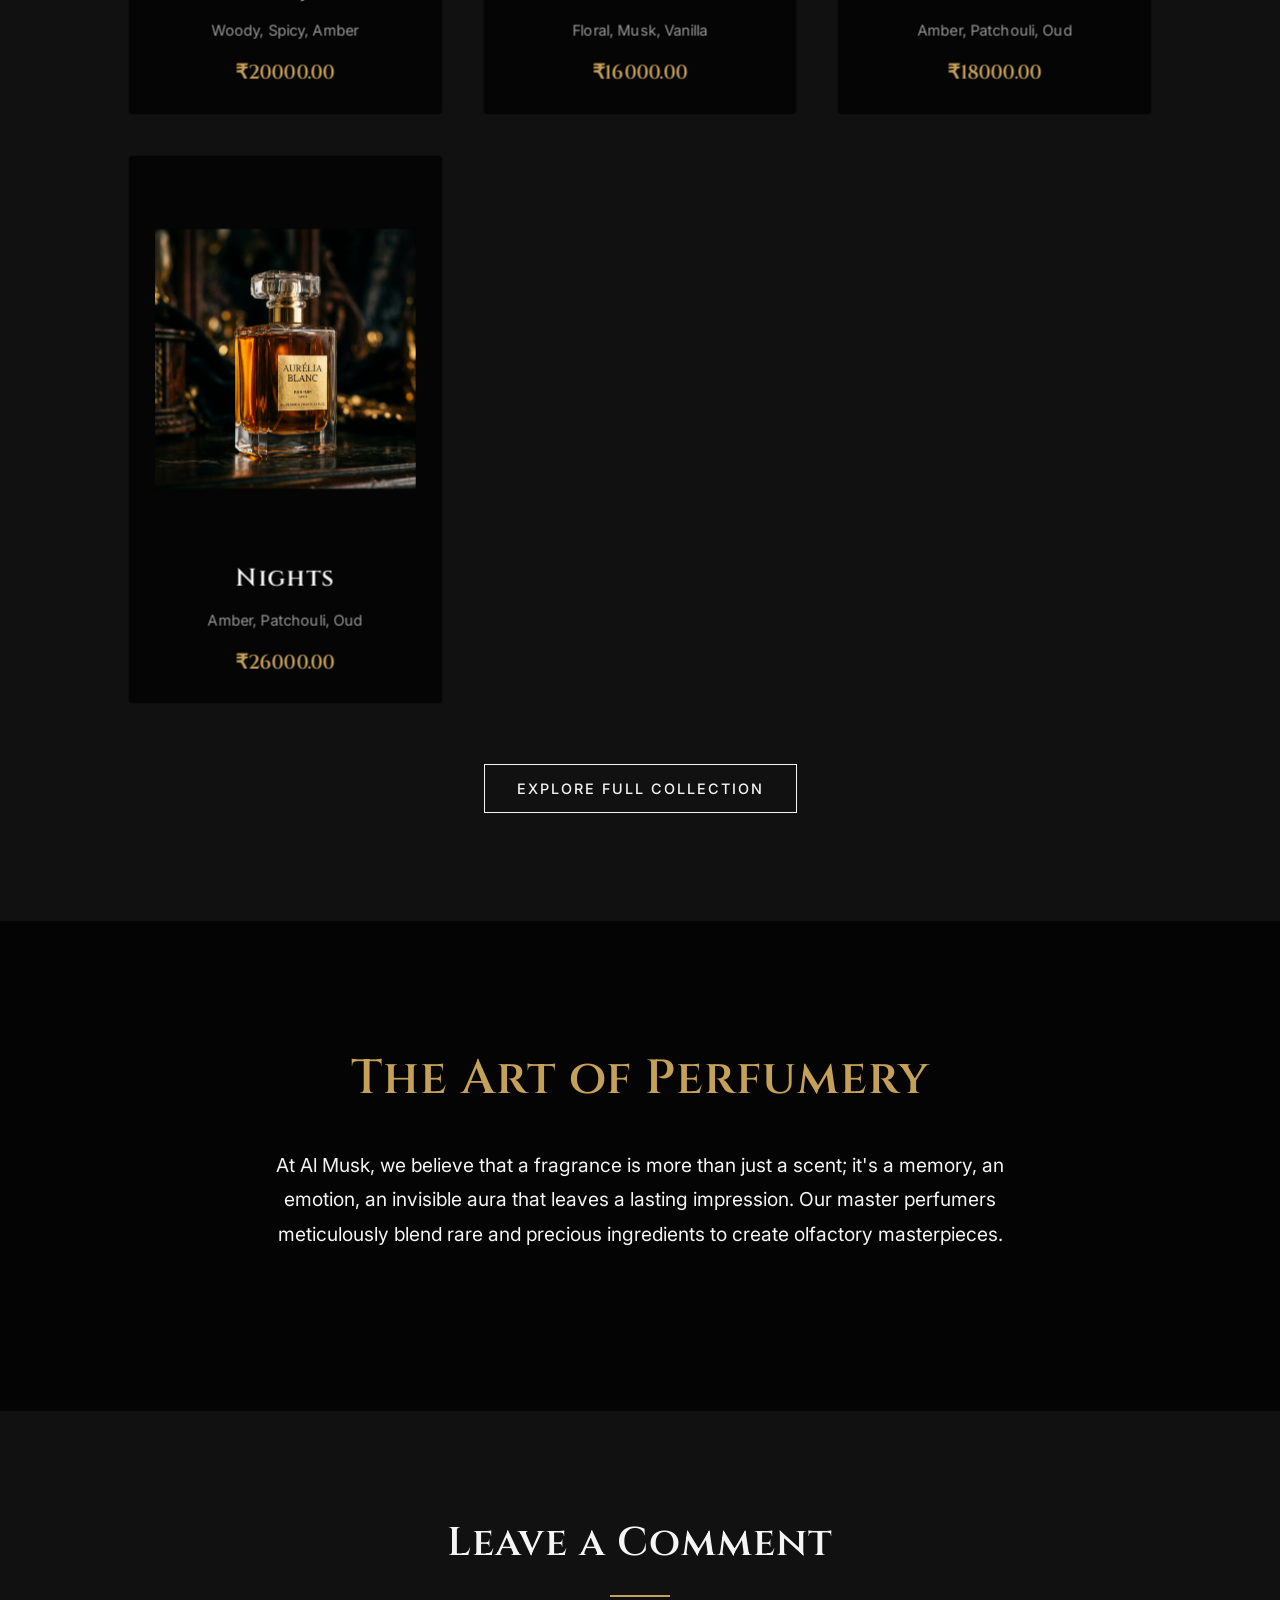
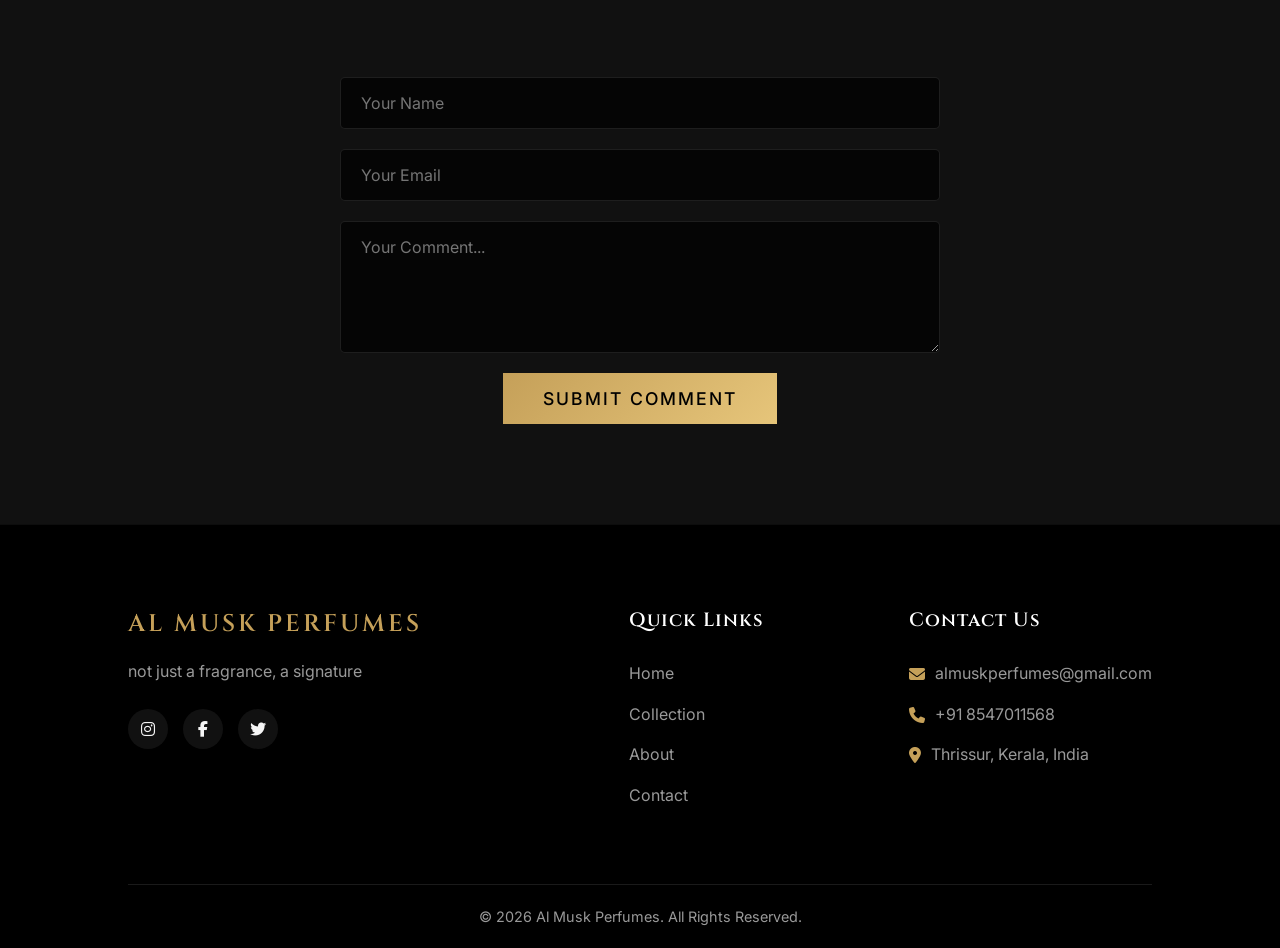
==== commit 83e162ab: "updated" ====
--- a/index.html
+++ b/index.html
@@ -65,7 +65,7 @@
                 <a href="#collection" class="btn primary-btn">Explore Collection</a>
             </div>
             <div class="hero-image">
-                <img src="assets/hero_perfume.png" alt="Luxury Perfume Bottle" loading="lazy">
+                <img src="assets/hero-main.jpg" alt="Luxury Perfume Bottle" loading="lazy">
                 <div class="glow-effect"></div>
             </div>
         </section>
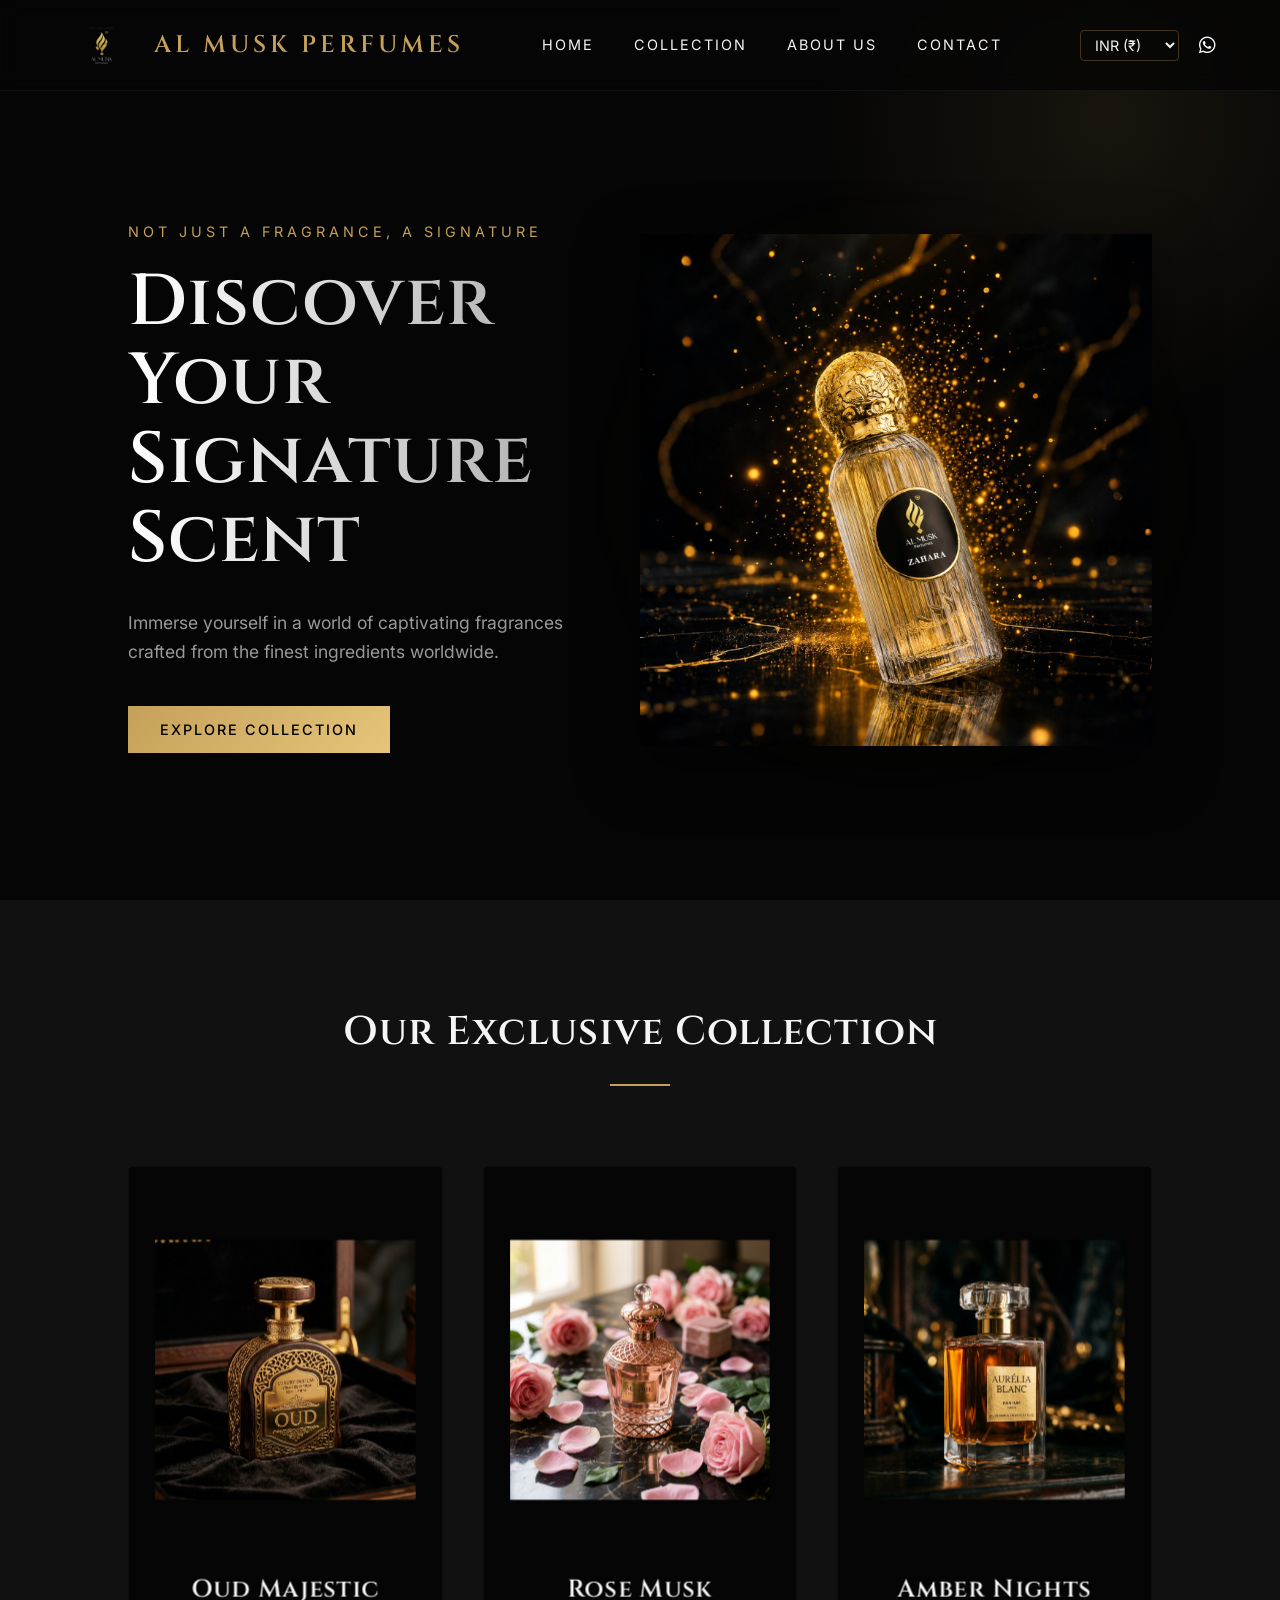
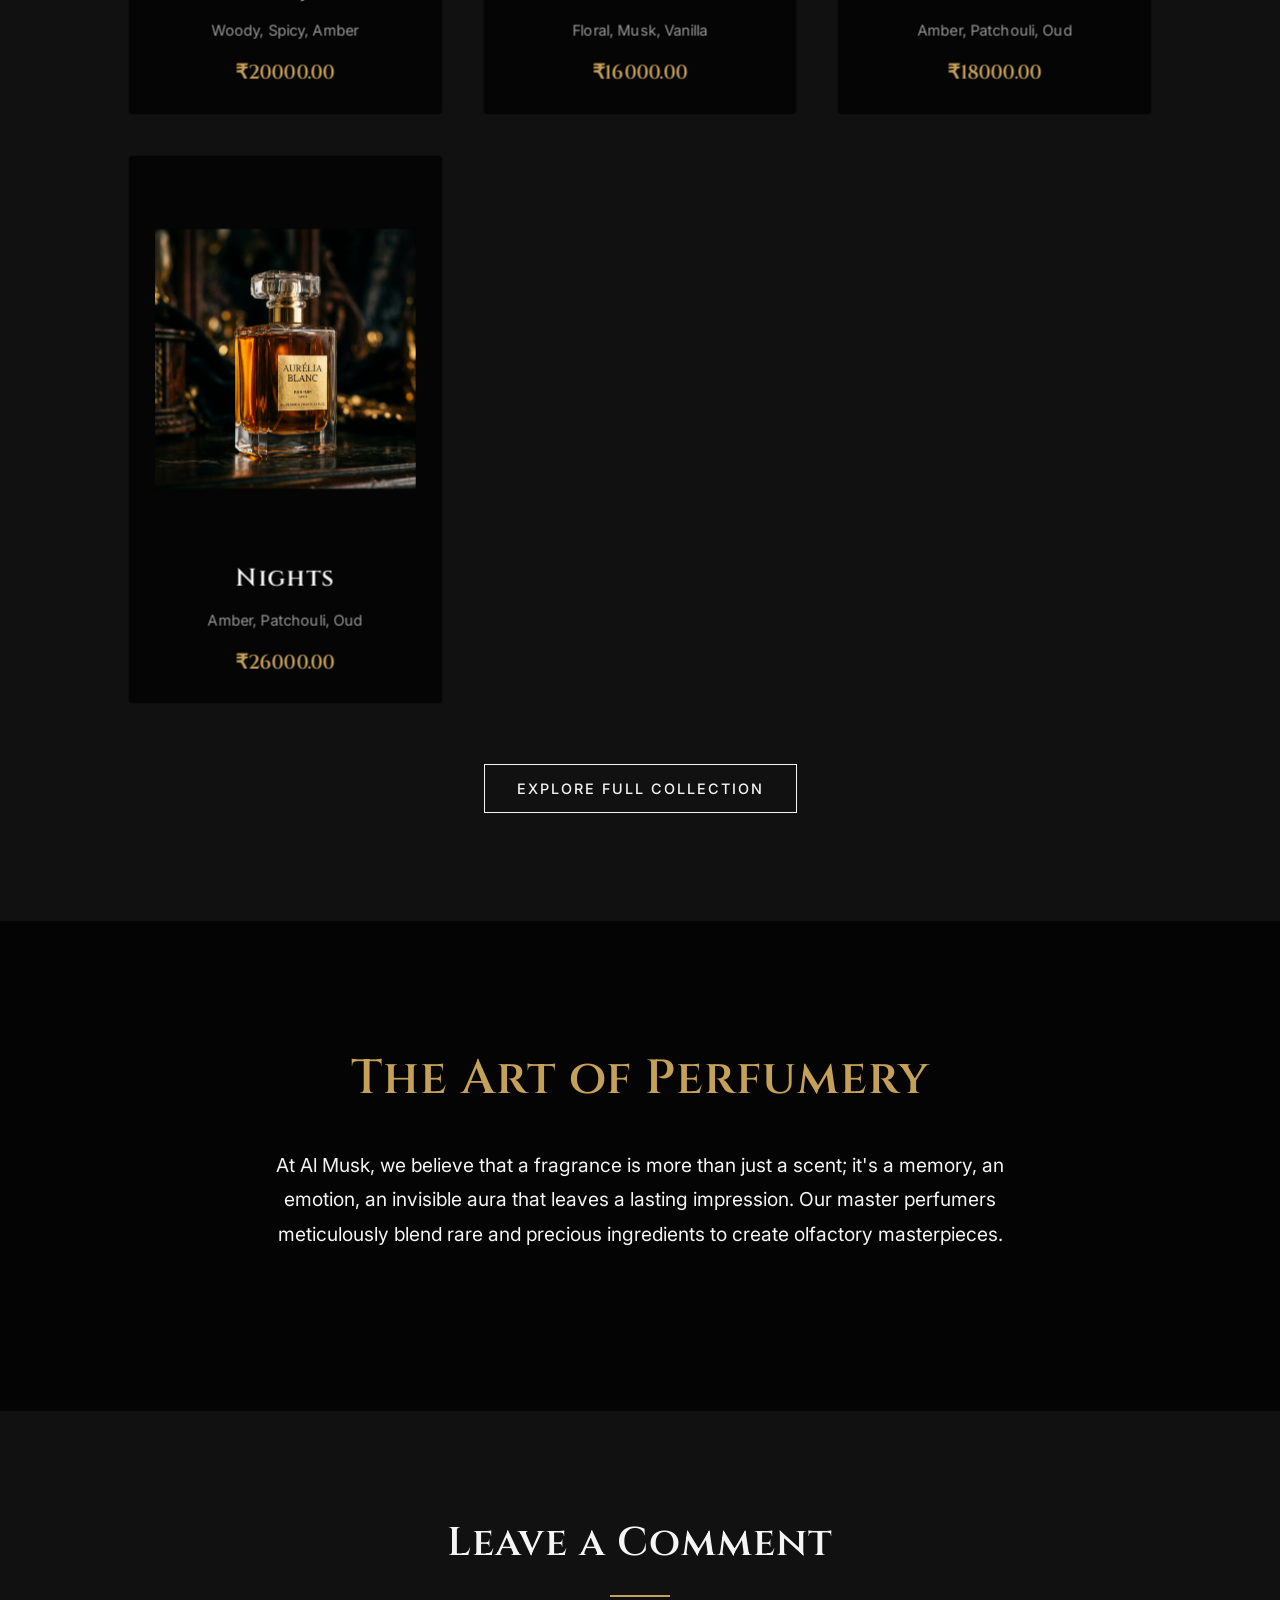
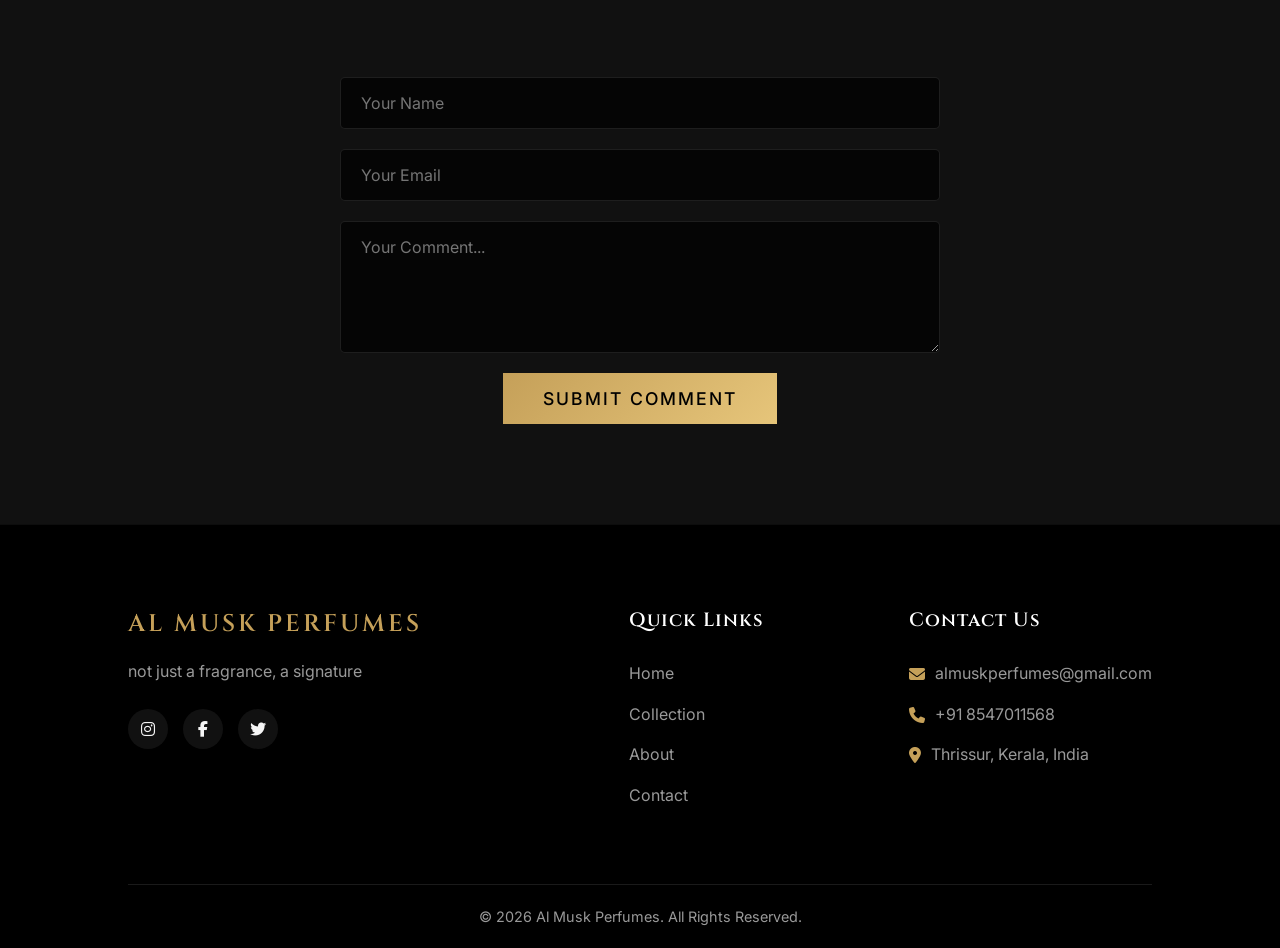
==== commit c31e0a65: "updated" ====
--- a/index.html
+++ b/index.html
@@ -65,7 +65,7 @@
                 <a href="#collection" class="btn primary-btn">Explore Collection</a>
             </div>
             <div class="hero-image">
-                <img src="assets/hero-main.jpg" alt="Luxury Perfume Bottle" loading="lazy">
+                <img src="assets/hero-main.png" alt="Luxury Perfume Bottle" loading="lazy">
                 <div class="glow-effect"></div>
             </div>
         </section>
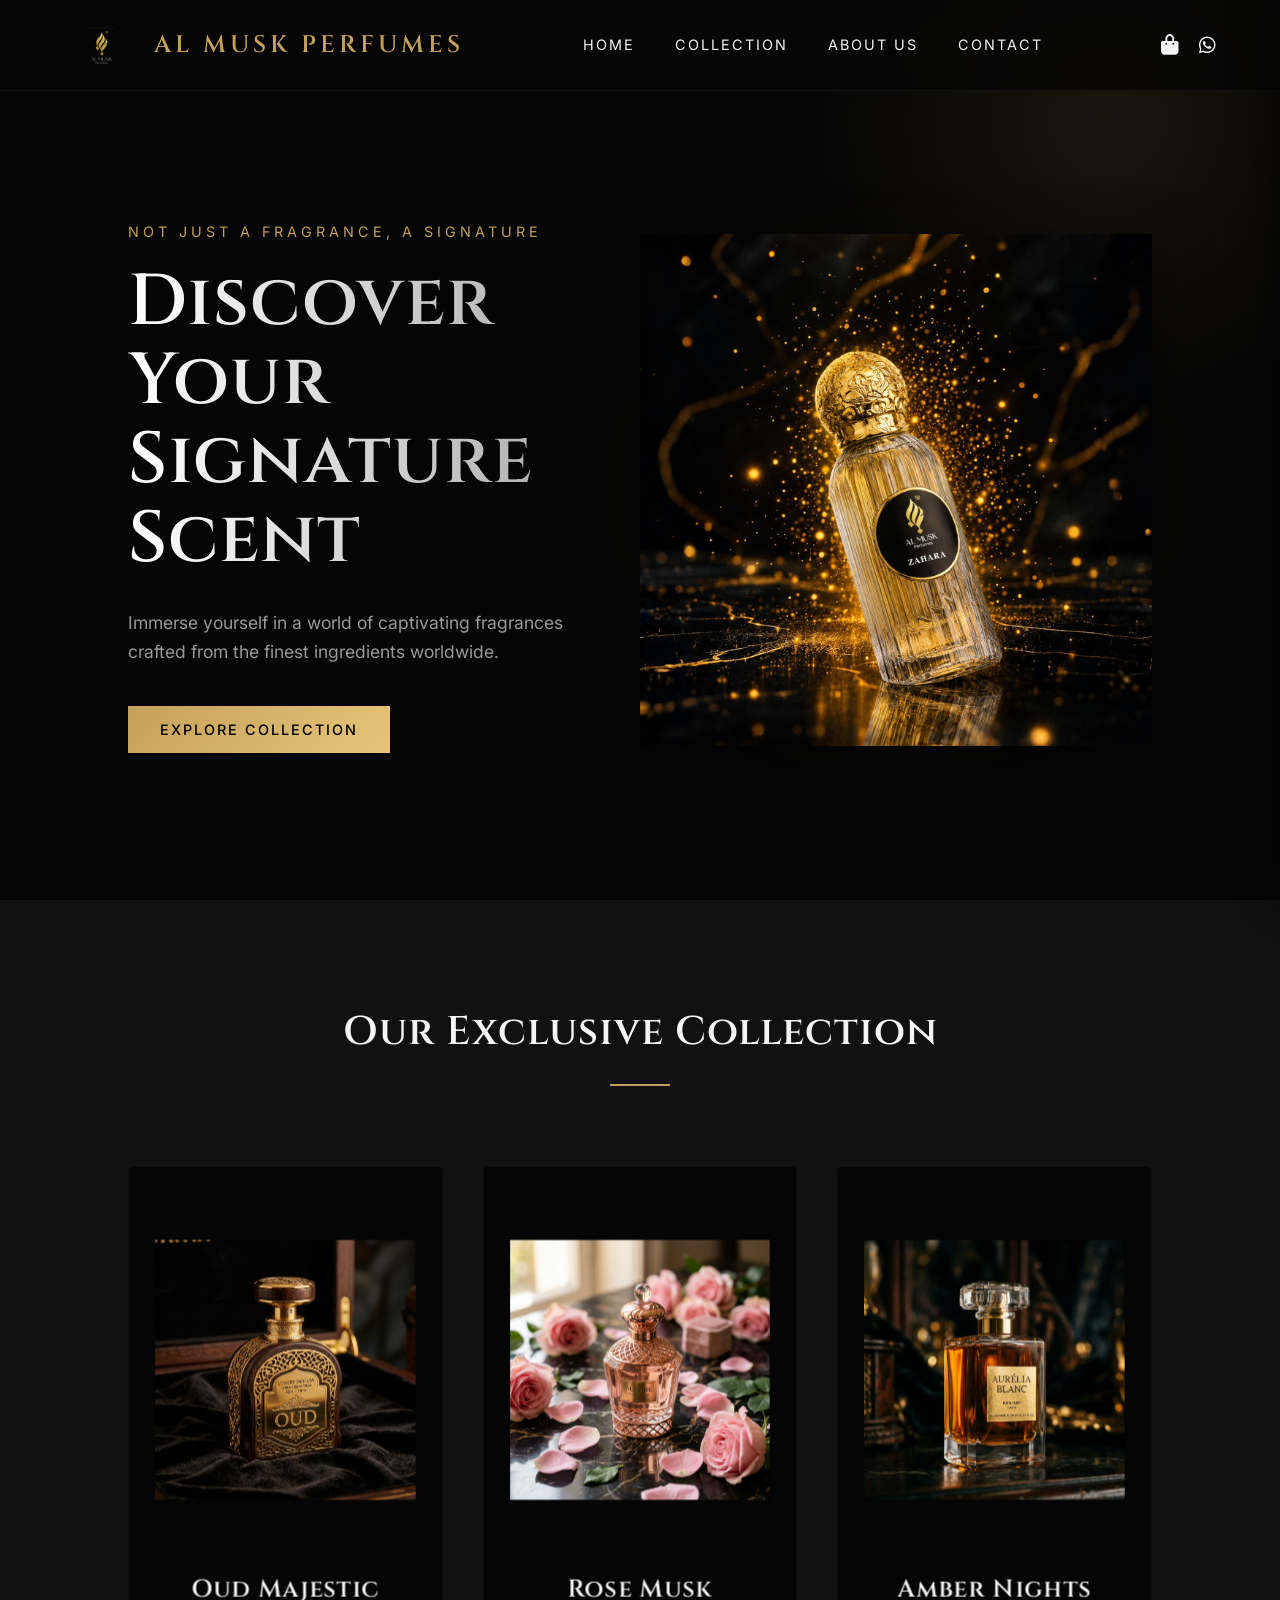
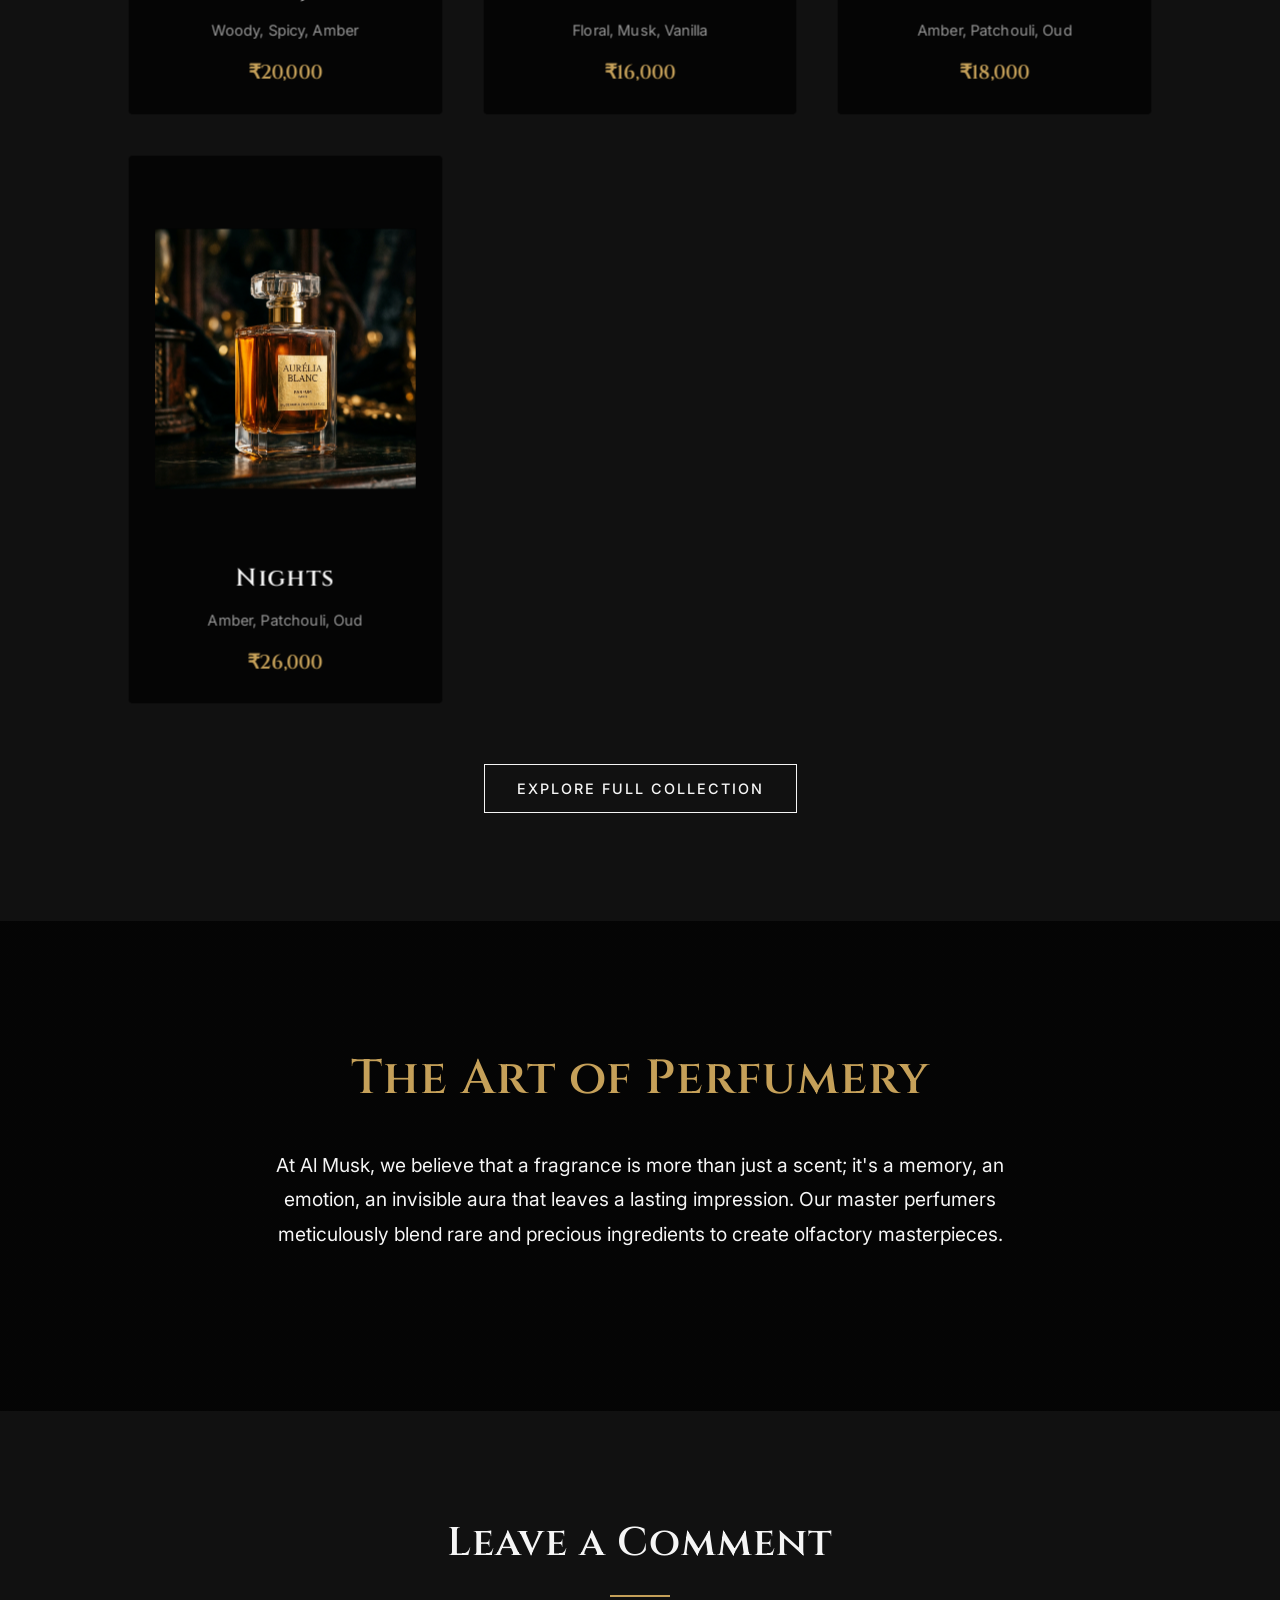
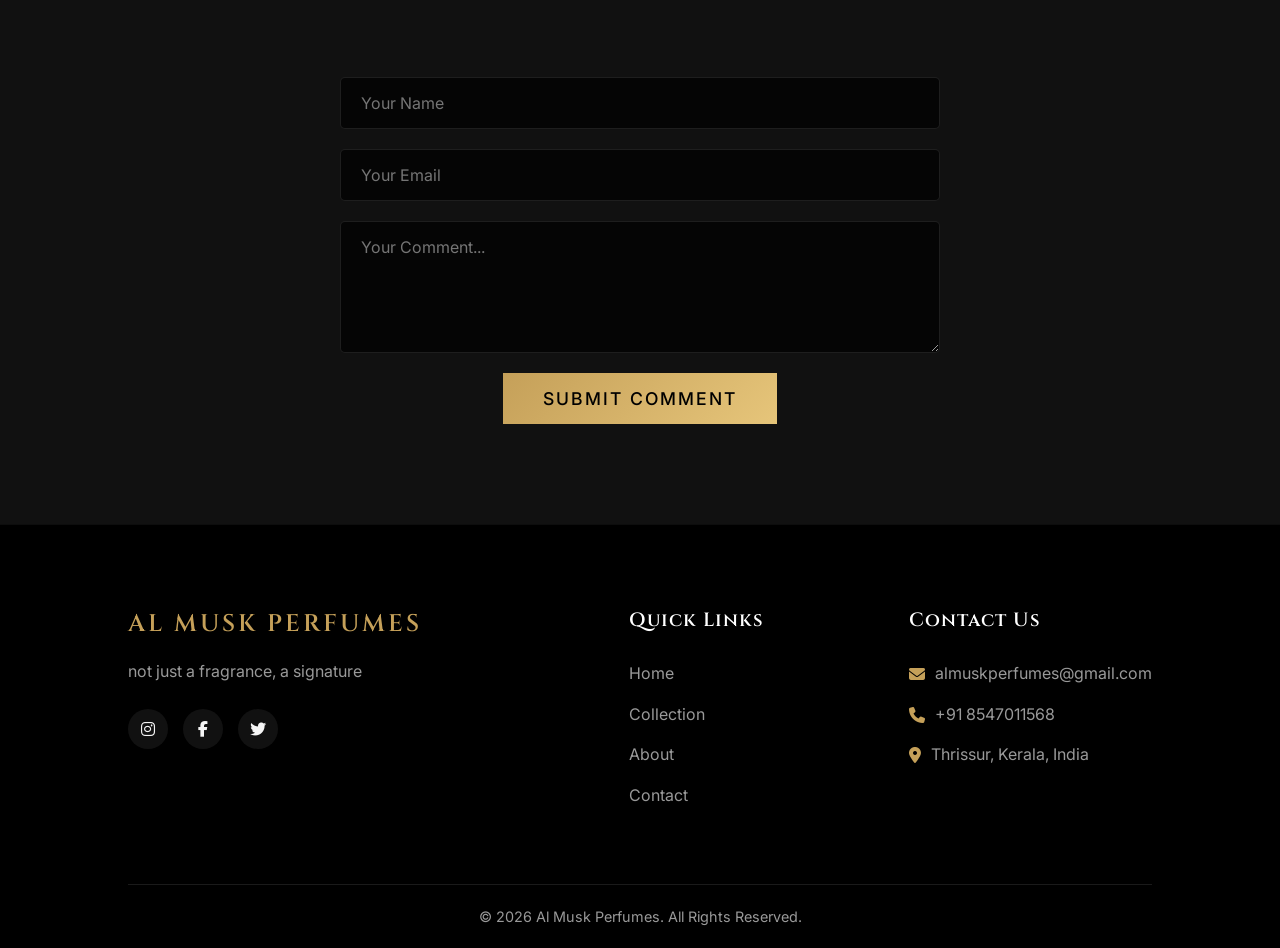
==== commit 10c39380: "updated" ====
--- a/index.html
+++ b/index.html
@@ -39,12 +39,10 @@
             </ul>
         </nav>
         <div class="nav-icons">
-            <select id="currency-selector" class="currency-selector">
-                <option value="INR">INR (₹)</option>
-                <option value="USD">USD ($)</option>
-                <option value="AED">AED (د.إ)</option>
-                <option value="EUR">EUR (€)</option>
-            </select>
+            <a href="#" class="cart-trigger" id="cartTrigger" title="Shopping Cart">
+                <i class="fa-solid fa-bag-shopping"></i>
+                <span class="cart-badge" id="cartBadge">0</span>
+            </a>
             <a href="https://wa.me/8547011568" target="_blank" class="whatsapp-nav-icon" title="Chat on WhatsApp"><i
                     class="fa-brands fa-whatsapp"></i></a>
             <div class="hamburger">
@@ -65,7 +63,7 @@
                 <a href="#collection" class="btn primary-btn">Explore Collection</a>
             </div>
             <div class="hero-image">
-                <img src="assets/hero-main.png" alt="Luxury Perfume Bottle" loading="lazy">
+                <img src="assets/hero-main.png" alt="Zahara-Perfume" loading="lazy">
                 <div class="glow-effect"></div>
             </div>
         </section>
@@ -100,7 +98,7 @@
                     <h2>Leave a Comment</h2>
                     <div class="divider"></div>
                 </div>
-                <form id="feedback-form" action="https://formspree.io/f/xkoyqqbz" method="POST" class="comment-form">
+                <form id="feedback-form" action="https://formspree.io/f/xojbqdyk" method="POST" class="comment-form">
                     <input type="text" name="name" placeholder="Your Name" required>
                     <input type="email" name="email" placeholder="Your Email" required>
                     <textarea name="message" placeholder="Your Comment..." rows="5" required></textarea>
@@ -163,6 +161,36 @@
         </div>
     </footer>
 
+    <!-- Gold Dust Particle Canvas -->
+    <canvas id="gold-dust-canvas"></canvas>
+
+    <!-- Shopping Cart Drawer -->
+    <div class="cart-overlay" id="cartOverlay"></div>
+    <div class="cart-drawer" id="cartDrawer">
+        <div class="cart-header">
+            <h2>Your Cart</h2>
+            <button class="close-cart" id="closeCart">&times;</button>
+        </div>
+        <div class="cart-body" id="cartItemsContainer">
+            <!-- Dynamic Cart Items loaded from localStorage -->
+            <div class="empty-cart-message">
+                <i class="fa-solid fa-bag-shopping"></i>
+                <p>Your cart is empty.</p>
+                <a href="#collection" class="btn primary-btn close-cart-btn">Explore Collection</a>
+            </div>
+        </div>
+        <div class="cart-footer">
+            <div class="cart-total">
+                <span>Subtotal:</span>
+                <span id="cartSubtotal">₹0</span>
+            </div>
+            <button id="whatsappCheckoutBtn" class="btn primary-btn whatsapp-btn">
+                <i class="fa-brands fa-whatsapp"></i> Checkout via WhatsApp
+            </button>
+            <button id="clearCartBtn" class="btn outline-btn clear-cart-btn">Clear Cart</button>
+        </div>
+    </div>
+
     <script src="script.js"></script>
 </body>
 
--- a/style.css
+++ b/style.css
@@ -165,26 +165,39 @@
     color: var(--primary-gold);
 }
 
-.currency-selector {
-    background: transparent;
-    color: var(--text-main);
-    border: 1px solid rgba(197, 160, 89, 0.3);
-    padding: 5px 10px;
-    border-radius: 4px;
+.cart-trigger {
+    position: relative;
+    display: inline-flex;
+    justify-content: center;
+    align-items: center;
+    color: var(--text-main);
+    font-size: 1.25rem;
+    cursor: pointer;
+    transition: var(--transition);
+}
+
+.cart-trigger:hover {
+    color: var(--primary-gold);
+    transform: scale(1.1);
+}
+
+.cart-badge {
+    position: absolute;
+    top: -8px;
+    right: -10px;
+    background: linear-gradient(135deg, var(--primary-gold), var(--secondary-gold));
+    color: #000;
+    font-size: 0.7rem;
+    font-weight: 700;
     font-family: var(--font-body);
-    font-size: 0.9rem;
-    cursor: pointer;
-    outline: none;
-    transition: var(--transition);
-}
-
-.currency-selector:hover, .currency-selector:focus {
-    border-color: var(--primary-gold);
-}
-
-.currency-selector option {
-    background: #050505; /* Match theme background */
-    color: var(--text-main);
+    min-width: 18px;
+    height: 18px;
+    border-radius: 50%;
+    display: flex;
+    justify-content: center;
+    align-items: center;
+    padding: 0 4px;
+    box-shadow: 0 0 10px rgba(197, 160, 89, 0.4);
 }
 
 .nav-icons {
@@ -954,3 +967,425 @@
         max-height: 250px;
     }
 }
+
+/* --- LUXURY SCROLLBAR --- */
+::-webkit-scrollbar {
+    width: 8px;
+    height: 8px;
+}
+::-webkit-scrollbar-track {
+    background: #050505;
+}
+::-webkit-scrollbar-thumb {
+    background: linear-gradient(180deg, var(--surface-color), var(--primary-gold));
+    border-radius: 4px;
+}
+::-webkit-scrollbar-thumb:hover {
+    background: var(--secondary-gold);
+}
+
+/* --- GOLD DUST CANVAS --- */
+#gold-dust-canvas {
+    position: fixed;
+    top: 0;
+    left: 0;
+    width: 100vw;
+    height: 100vh;
+    pointer-events: none;
+    z-index: 9999;
+}
+
+/* --- LUXURY SHOPPING CART --- */
+.cart-overlay {
+    position: fixed;
+    top: 0;
+    left: 0;
+    width: 100%;
+    height: 100%;
+    background: rgba(0, 0, 0, 0.7);
+    backdrop-filter: blur(4px);
+    z-index: 1500;
+    opacity: 0;
+    visibility: hidden;
+    transition: var(--transition);
+}
+
+.cart-overlay.active {
+    opacity: 1;
+    visibility: visible;
+}
+
+.cart-drawer {
+    position: fixed;
+    top: 0;
+    right: -420px;
+    width: 420px;
+    max-width: 100%;
+    height: 100%;
+    background: rgba(11, 11, 11, 0.85);
+    backdrop-filter: blur(20px);
+    -webkit-backdrop-filter: blur(20px);
+    border-left: 1px solid rgba(197, 160, 89, 0.2);
+    box-shadow: -10px 0 30px rgba(0, 0, 0, 0.6);
+    z-index: 1501;
+    display: flex;
+    flex-direction: column;
+    transition: transform 0.4s cubic-bezier(0.25, 0.46, 0.45, 0.94);
+    transform: translateX(0);
+}
+
+.cart-drawer.active {
+    transform: translateX(-420px);
+}
+
+.cart-header {
+    padding: 30px;
+    display: flex;
+    justify-content: space-between;
+    align-items: center;
+    border-bottom: 1px solid rgba(255, 255, 255, 0.05);
+}
+
+.cart-header h2 {
+    font-size: 1.5rem;
+    color: var(--primary-gold);
+    letter-spacing: 2px;
+}
+
+.close-cart {
+    background: transparent;
+    border: none;
+    color: var(--text-muted);
+    font-size: 2rem;
+    cursor: pointer;
+    transition: var(--transition);
+}
+
+.close-cart:hover {
+    color: var(--primary-gold);
+}
+
+.cart-body {
+    flex: 1;
+    padding: 30px;
+    overflow-y: auto;
+    display: flex;
+    flex-direction: column;
+    gap: 20px;
+}
+
+.empty-cart-message {
+    text-align: center;
+    margin: auto;
+    color: var(--text-muted);
+}
+
+.empty-cart-message i {
+    font-size: 3rem;
+    color: rgba(197, 160, 89, 0.2);
+    margin-bottom: 20px;
+}
+
+.empty-cart-message p {
+    font-size: 1rem;
+    margin-bottom: 20px;
+    letter-spacing: 1px;
+}
+
+.cart-item {
+    display: flex;
+    gap: 15px;
+    padding-bottom: 20px;
+    border-bottom: 1px solid rgba(255, 255, 255, 0.05);
+    position: relative;
+}
+
+.cart-item-img {
+    width: 80px;
+    height: 80px;
+    background: var(--surface-color);
+    border-radius: 5px;
+    padding: 10px;
+    display: flex;
+    align-items: center;
+    justify-content: center;
+    border: 1px solid rgba(197, 160, 89, 0.1);
+}
+
+.cart-item-img img {
+    max-width: 100%;
+    max-height: 100%;
+    object-fit: contain;
+}
+
+.cart-item-details {
+    flex: 1;
+    display: flex;
+    flex-direction: column;
+    justify-content: space-between;
+}
+
+.cart-item-details h4 {
+    font-family: var(--font-heading);
+    font-size: 1rem;
+    color: #fff;
+    letter-spacing: 0.5px;
+    margin-bottom: 5px;
+}
+
+.cart-item-notes {
+    font-size: 0.75rem;
+    color: var(--text-muted);
+    margin-bottom: 8px;
+}
+
+.cart-item-price {
+    color: var(--primary-gold);
+    font-weight: 600;
+    font-size: 0.95rem;
+}
+
+.qty-control {
+    display: flex;
+    align-items: center;
+    gap: 12px;
+    margin-top: 5px;
+}
+
+.qty-btn {
+    width: 24px;
+    height: 24px;
+    border-radius: 55%;
+    border: 1px solid rgba(255, 255, 255, 0.15);
+    background: transparent;
+    color: var(--text-main);
+    display: flex;
+    align-items: center;
+    justify-content: center;
+    cursor: pointer;
+    font-size: 0.8rem;
+    transition: var(--transition);
+}
+
+.qty-btn:hover {
+    border-color: var(--primary-gold);
+    color: var(--primary-gold);
+}
+
+.qty-val {
+    font-size: 0.9rem;
+    font-weight: 500;
+    min-width: 15px;
+    text-align: center;
+}
+
+.remove-cart-item {
+    position: absolute;
+    top: 0;
+    right: 0;
+    background: transparent;
+    border: none;
+    color: var(--text-muted);
+    cursor: pointer;
+    transition: var(--transition);
+    font-size: 1rem;
+}
+
+.remove-cart-item:hover {
+    color: #ff4d4d;
+}
+
+.cart-footer {
+    padding: 30px;
+    border-top: 1px solid rgba(255, 255, 255, 0.05);
+    background: rgba(5, 5, 5, 0.5);
+    display: flex;
+    flex-direction: column;
+    gap: 15px;
+}
+
+.cart-total {
+    display: flex;
+    justify-content: space-between;
+    font-family: var(--font-heading);
+    font-size: 1.25rem;
+    font-weight: 600;
+    letter-spacing: 1px;
+    margin-bottom: 10px;
+}
+
+.cart-total #cartSubtotal {
+    color: var(--primary-gold);
+}
+
+.cart-footer .btn {
+    width: 100%;
+    text-align: center;
+    font-weight: 600;
+}
+
+.clear-cart-btn {
+    padding: 8px;
+    font-size: 0.8rem;
+    letter-spacing: 1px;
+}
+
+/* --- E-COMMERCE CONTROLS (SEARCH, FILTERS, SORTING) --- */
+.collection-controls {
+    display: flex;
+    flex-direction: column;
+    gap: 30px;
+    max-width: 1200px;
+    margin: 0 auto 50px auto;
+    background: var(--bg-color);
+    padding: 30px;
+    border-radius: 8px;
+    border: 1px solid rgba(255, 255, 255, 0.03);
+}
+
+.search-bar-wrapper {
+    position: relative;
+    width: 100%;
+}
+
+.search-icon {
+    position: absolute;
+    left: 20px;
+    top: 50%;
+    transform: translateY(-50%);
+    color: var(--primary-gold);
+    font-size: 1.1rem;
+}
+
+.search-input {
+    width: 100%;
+    padding: 15px 50px 15px 55px;
+    background-color: var(--surface-color);
+    border: 1px solid rgba(255, 255, 255, 0.08);
+    border-radius: 30px;
+    color: var(--text-main);
+    font-family: var(--font-body);
+    font-size: 1rem;
+    transition: var(--transition);
+    letter-spacing: 0.5px;
+}
+
+.search-input:focus {
+    outline: none;
+    border-color: var(--primary-gold);
+    box-shadow: 0 0 15px rgba(197, 160, 89, 0.15);
+}
+
+.clear-search-btn {
+    position: absolute;
+    right: 20px;
+    top: 50%;
+    transform: translateY(-50%);
+    background: transparent;
+    border: none;
+    color: var(--text-muted);
+    font-size: 1.5rem;
+    cursor: pointer;
+    display: none;
+    transition: var(--transition);
+}
+
+.clear-search-btn:hover {
+    color: var(--primary-gold);
+}
+
+.filter-chips-container {
+    display: flex;
+    flex-wrap: wrap;
+    gap: 12px;
+    justify-content: center;
+}
+
+.filter-chip {
+    padding: 8px 22px;
+    border-radius: 20px;
+    background: transparent;
+    border: 1px solid rgba(255, 255, 255, 0.1);
+    color: var(--text-muted);
+    font-family: var(--font-body);
+    font-size: 0.85rem;
+    font-weight: 500;
+    cursor: pointer;
+    transition: var(--transition);
+    letter-spacing: 1px;
+}
+
+.filter-chip:hover {
+    border-color: var(--primary-gold);
+    color: var(--primary-gold);
+}
+
+.filter-chip.active {
+    background: linear-gradient(135deg, var(--primary-gold), var(--secondary-gold));
+    color: #000;
+    border-color: transparent;
+    box-shadow: 0 5px 15px rgba(197, 160, 89, 0.25);
+    font-weight: 600;
+}
+
+.sort-wrapper {
+    display: flex;
+    align-items: center;
+    justify-content: flex-end;
+    gap: 15px;
+}
+
+.sort-wrapper label {
+    font-family: var(--font-body);
+    font-size: 0.9rem;
+    color: var(--text-muted);
+    letter-spacing: 0.5px;
+}
+
+.sort-select {
+    background-color: var(--surface-color);
+    color: var(--text-main);
+    border: 1px solid rgba(255, 255, 255, 0.08);
+    padding: 10px 20px;
+    border-radius: 5px;
+    font-family: var(--font-body);
+    font-size: 0.9rem;
+    cursor: pointer;
+    outline: none;
+    transition: var(--transition);
+}
+
+.sort-select:hover, .sort-select:focus {
+    border-color: var(--primary-gold);
+}
+
+.sort-select option {
+    background-color: #050505;
+    color: var(--text-main);
+}
+
+/* --- ADD TO CART LUXURY ADDITION --- */
+.quick-cart-btn {
+    margin-right: 10px;
+    padding: 12px 20px;
+    font-size: 0.85rem;
+}
+
+/* Mobile responsive adjustments */
+@media (max-width: 768px) {
+    .cart-drawer {
+        right: -100%;
+        width: 100%;
+    }
+    .cart-drawer.active {
+        transform: translateX(-100%);
+    }
+    .collection-controls {
+        padding: 20px;
+        gap: 20px;
+    }
+    .sort-wrapper {
+        justify-content: space-between;
+        width: 100%;
+    }
+}
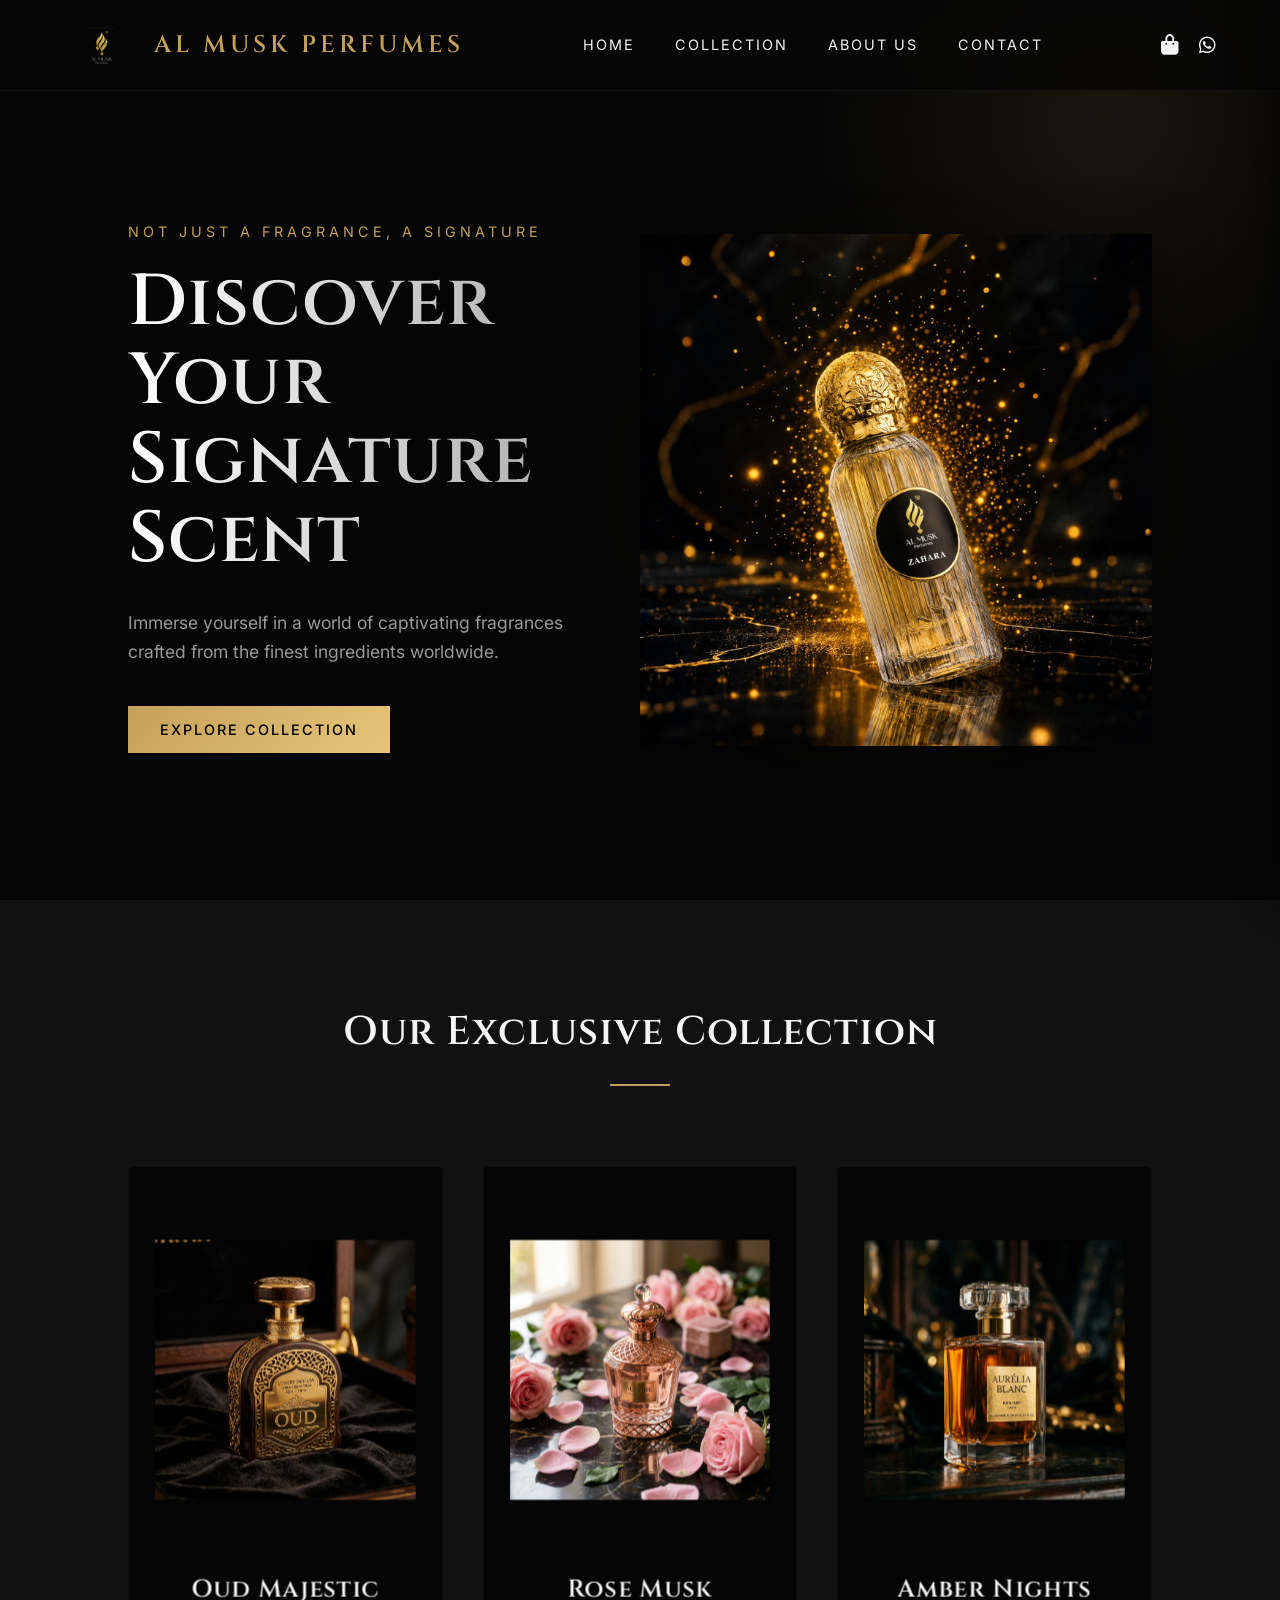
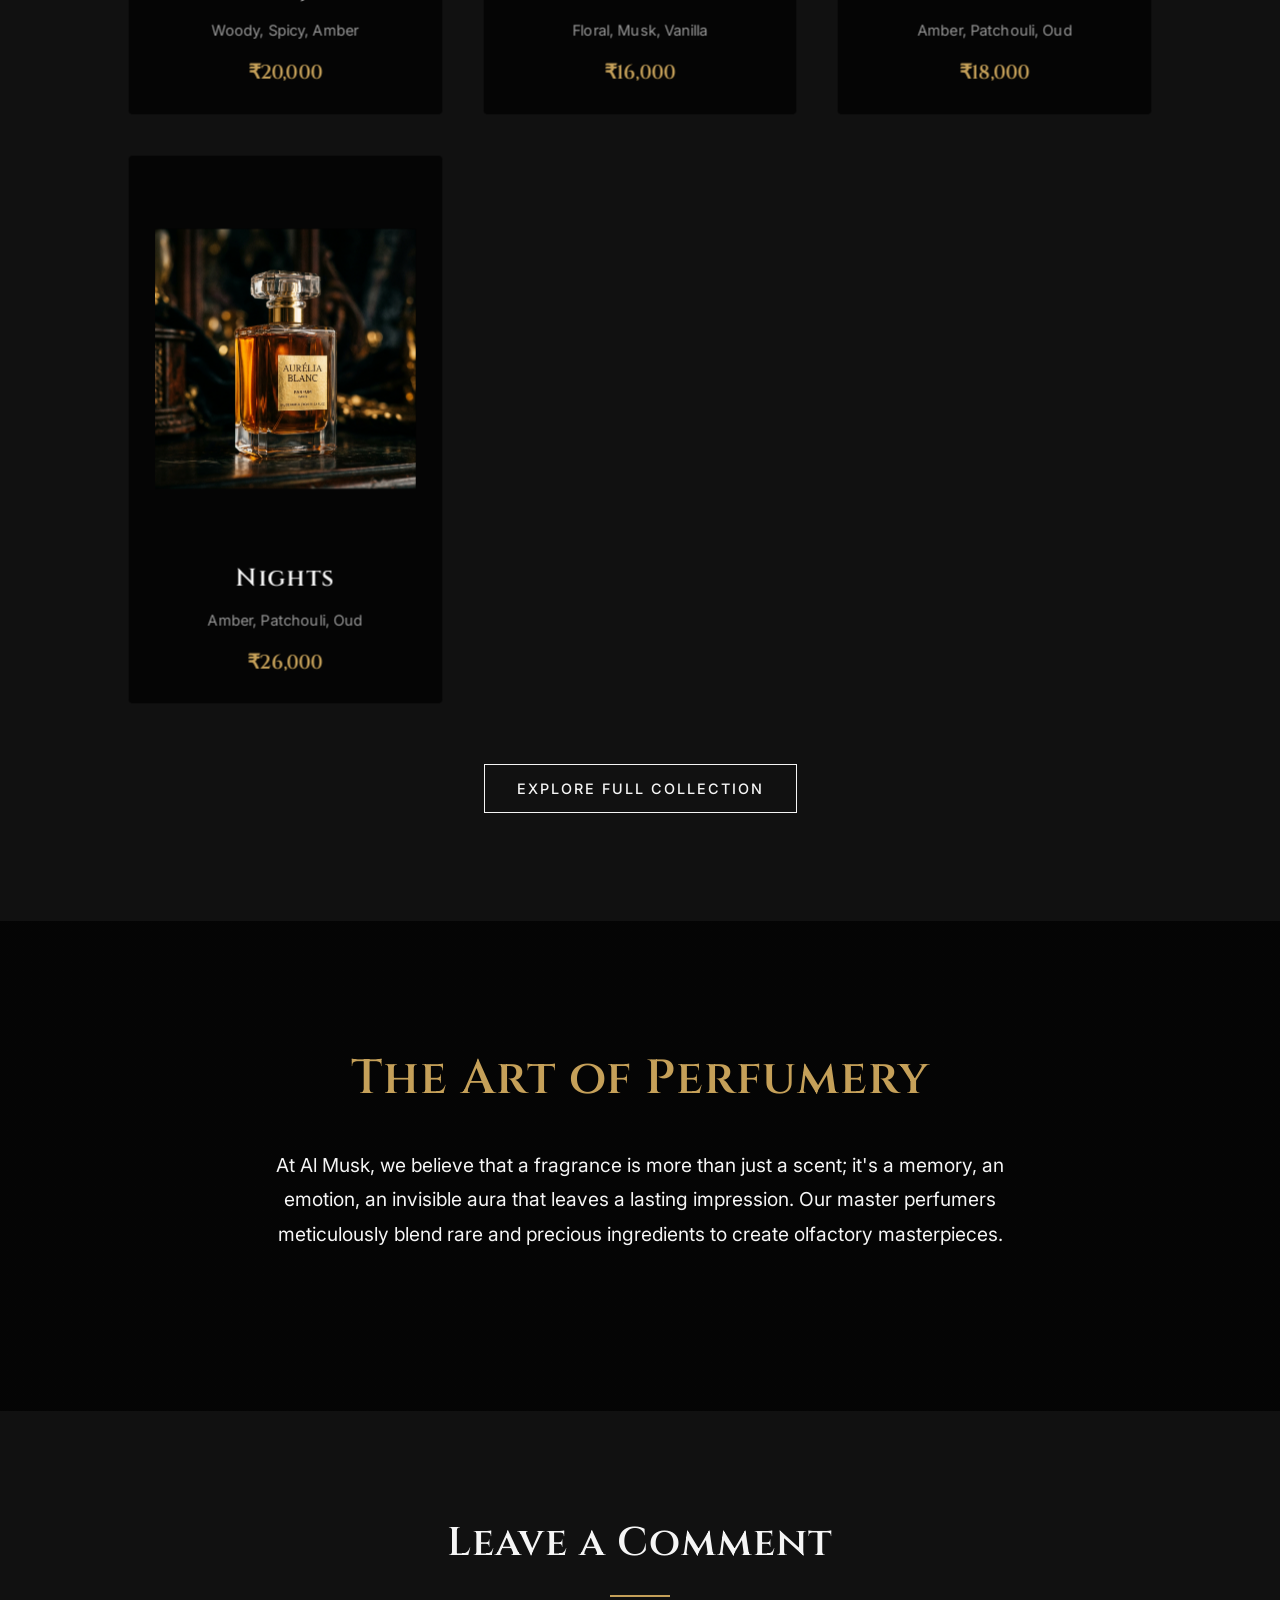
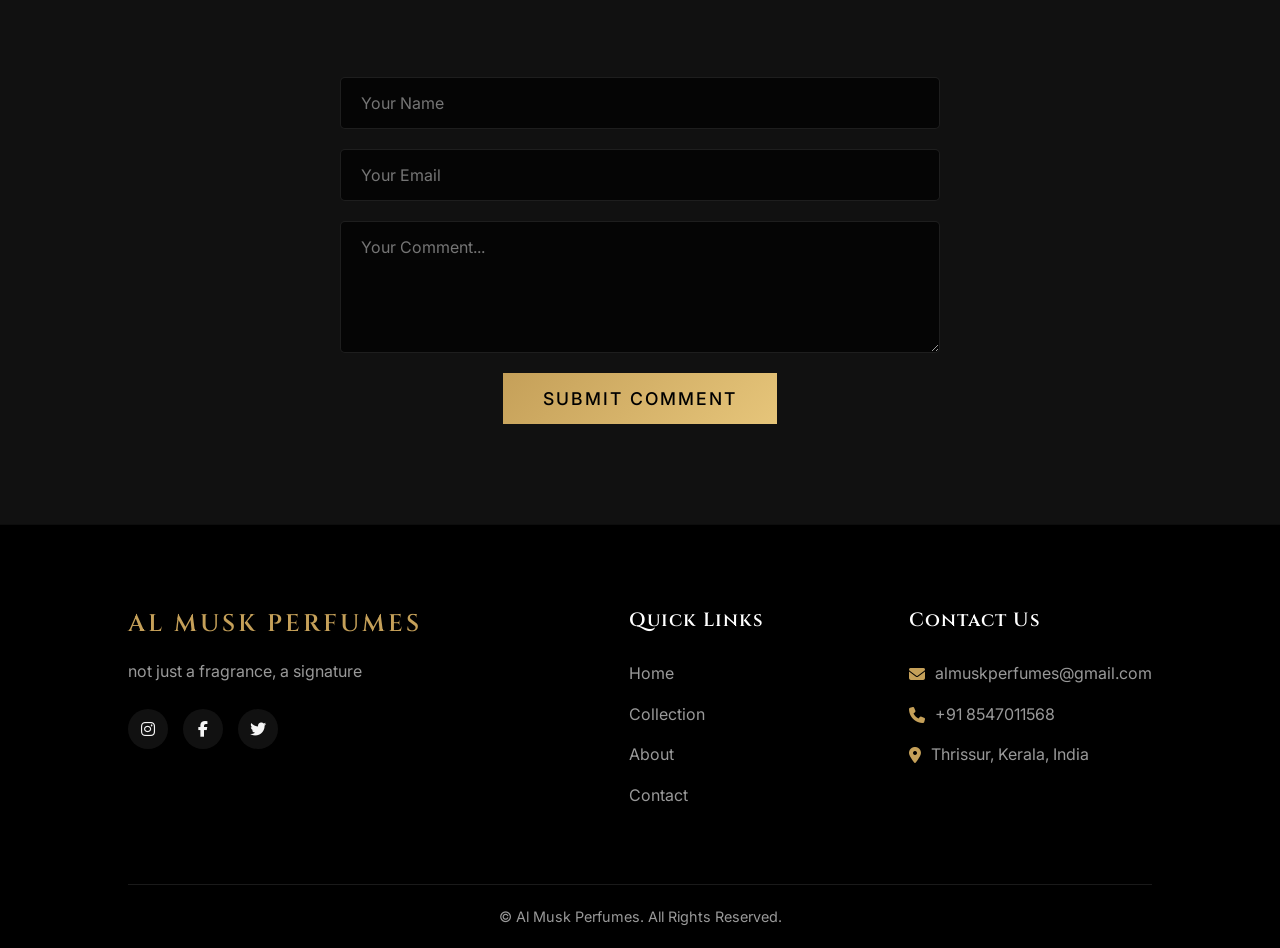
==== commit cc404512: "updated" ====
--- a/index.html
+++ b/index.html
@@ -157,7 +157,7 @@
             </div>
         </div>
         <div class="footer-bottom">
-            <p>&copy; 2026 Al Musk Perfumes. All Rights Reserved.</p>
+            <p>&copy; Al Musk Perfumes. All Rights Reserved.</p>
         </div>
     </footer>
 
--- a/style.css
+++ b/style.css
@@ -678,11 +678,15 @@
     width: 100%;
     height: 100%;
     background-color: var(--bg-color);
-    z-index: 9999;
+    z-index: 10000;
     display: flex;
     justify-content: center;
     align-items: center;
     transition: opacity 0.8s ease, visibility 0.8s ease;
+}
+
+#preloader[style*="hidden"] {
+    pointer-events: none;
 }
 
 .loader-content {
